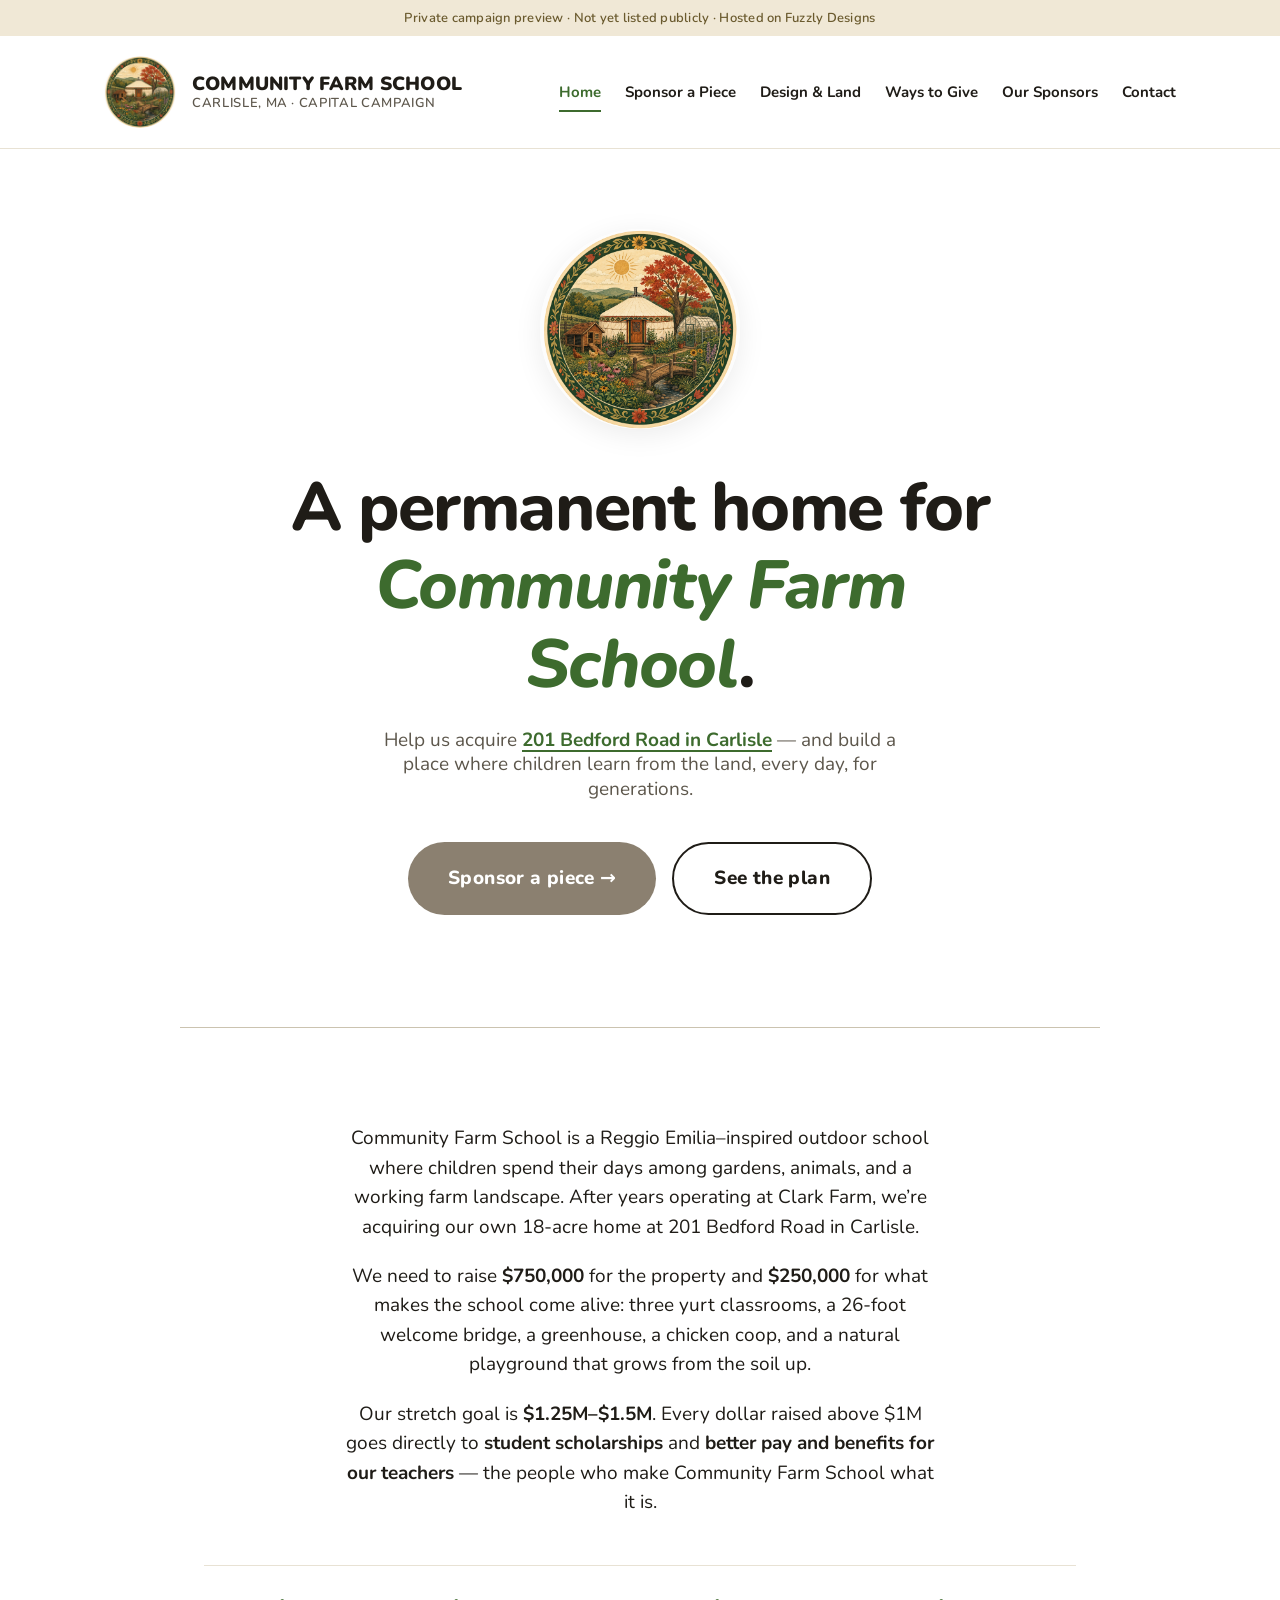
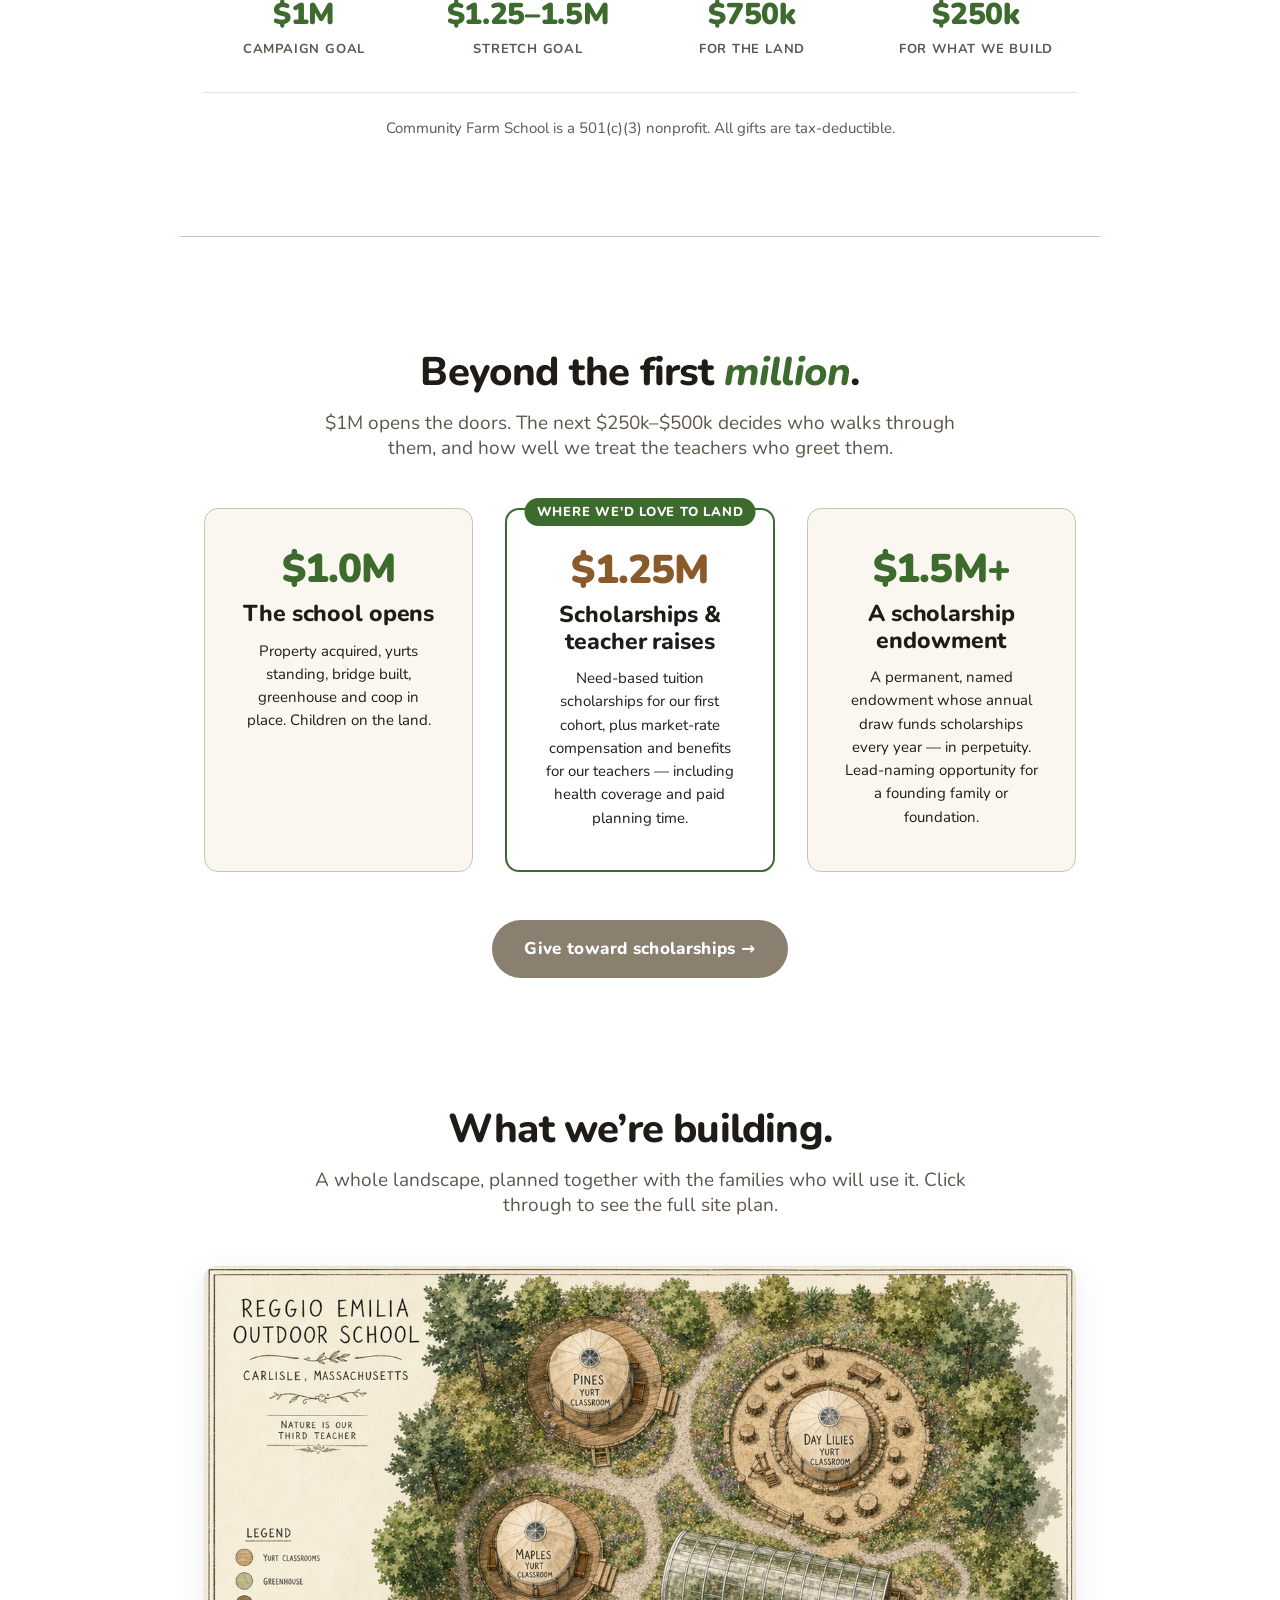
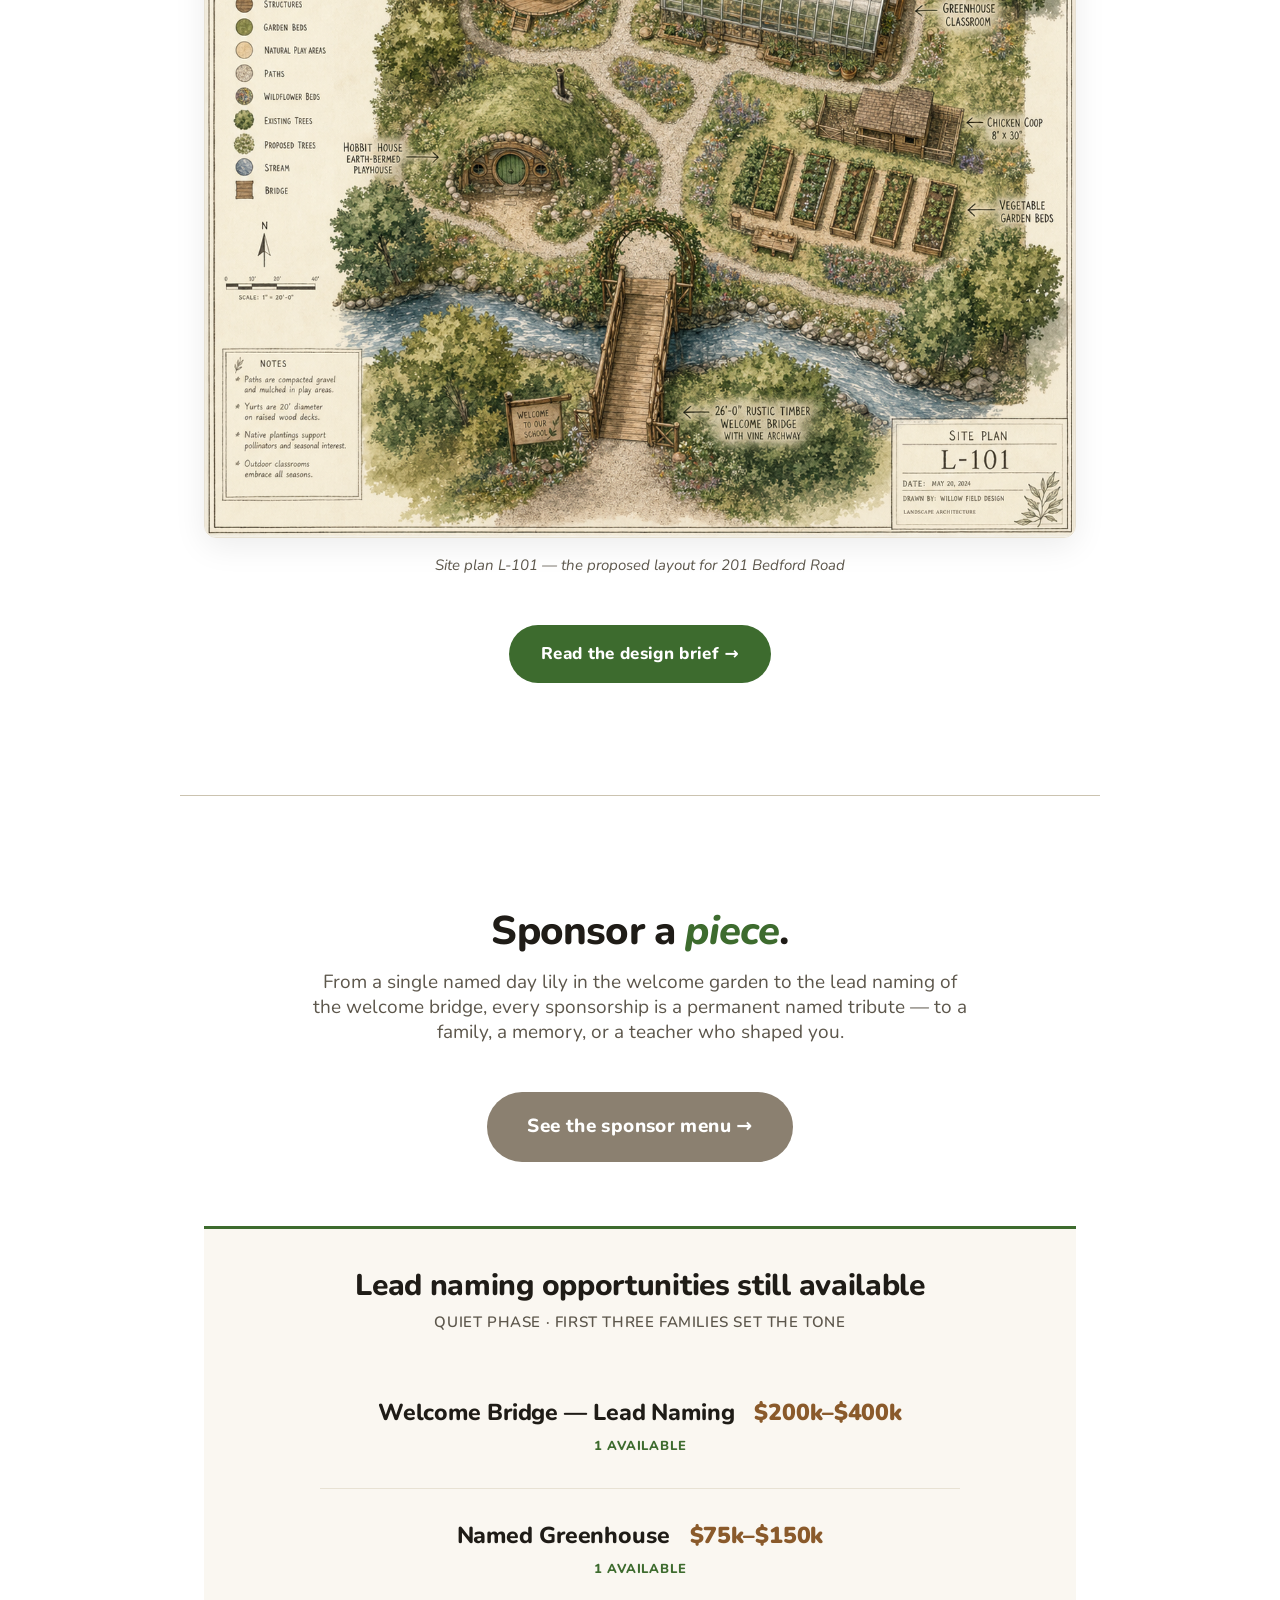
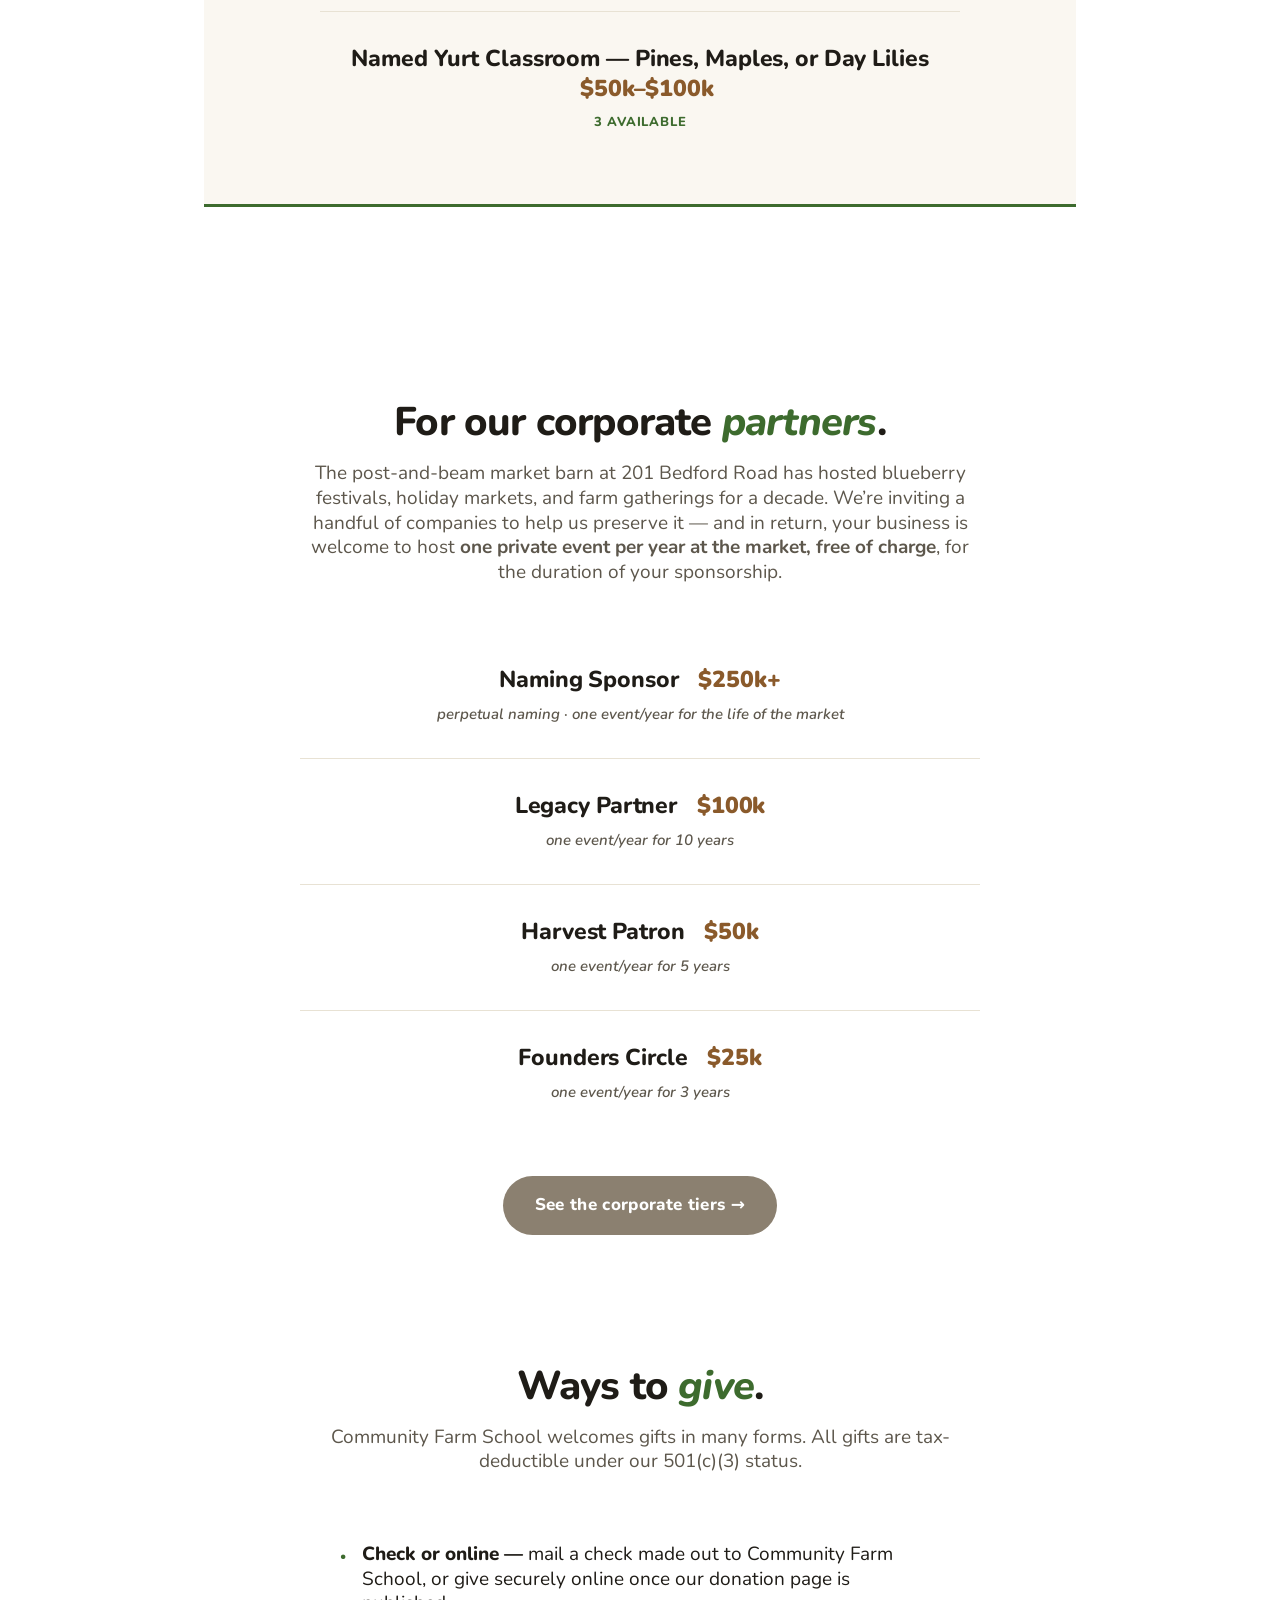
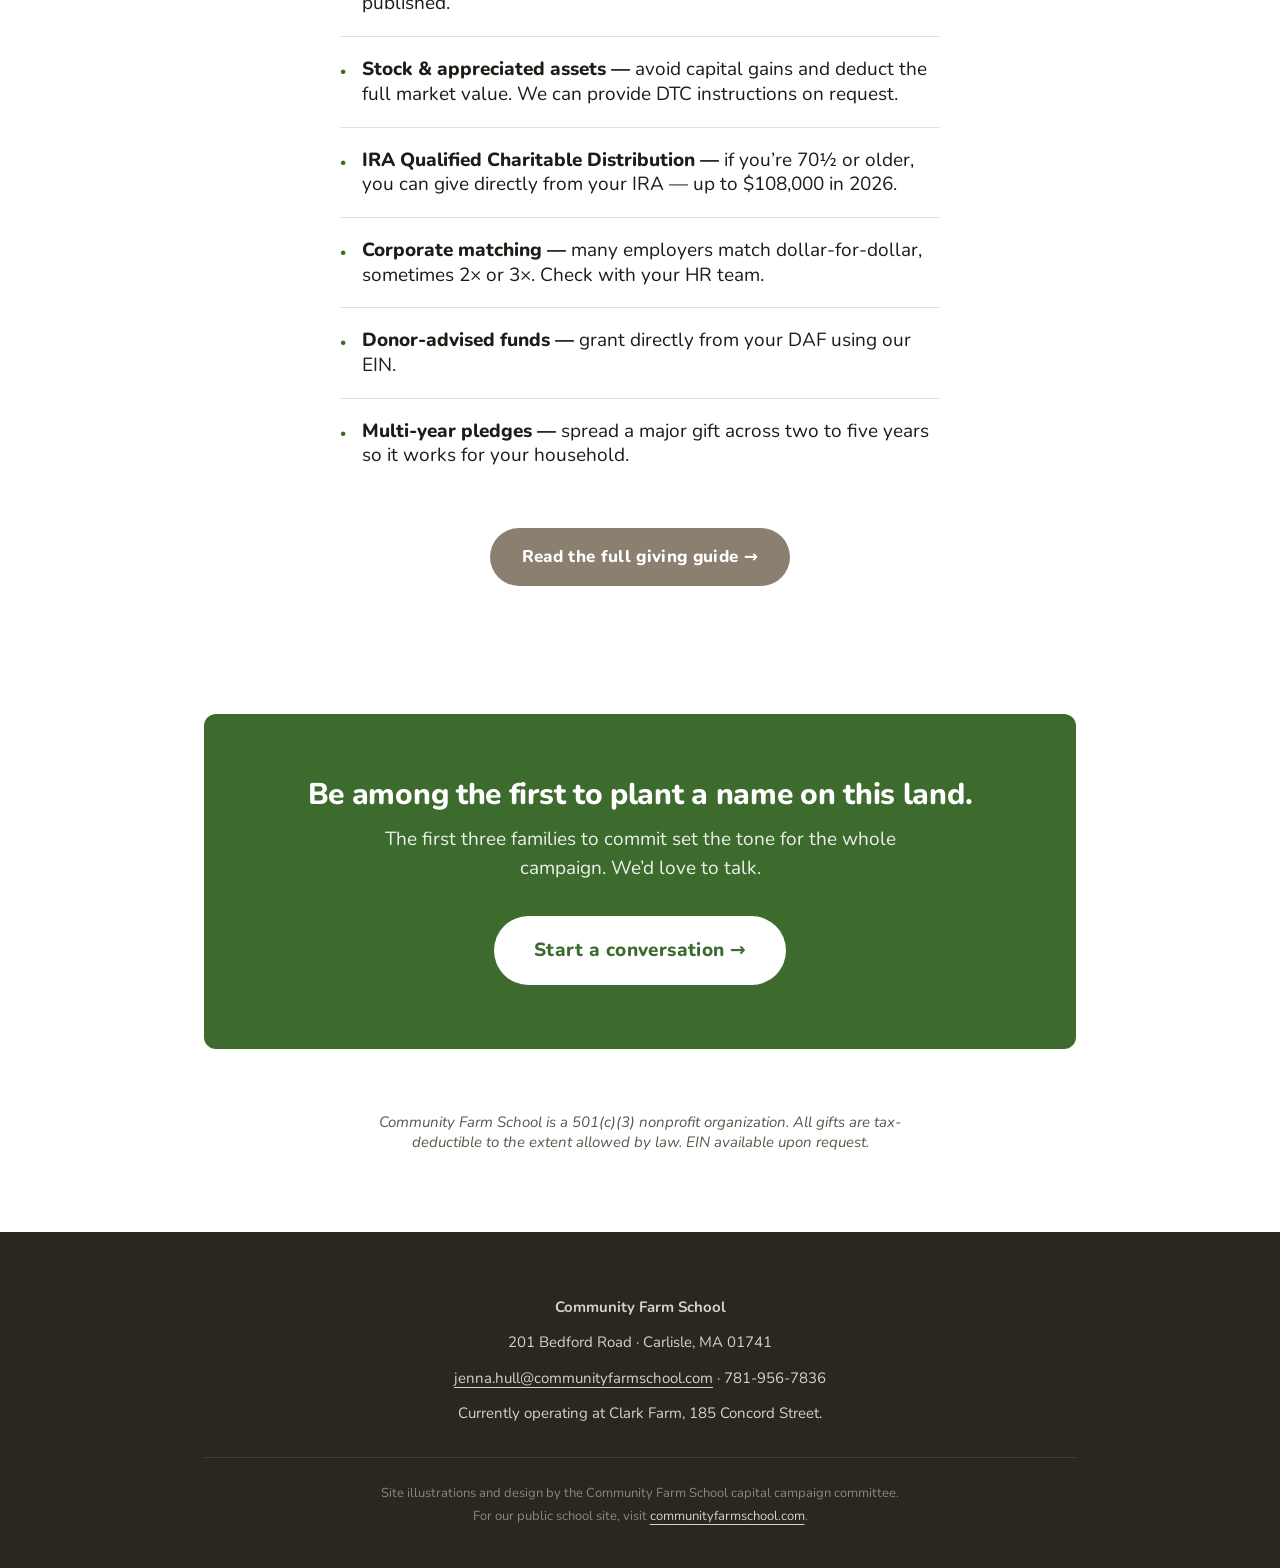
==== index.html @ 4b004759 "Initial deploy of Community Farm School campaign site" ====
<!doctype html>
<html lang="en">
<head>
  <meta charset="UTF-8" />
  <meta name="viewport" content="width=device-width, initial-scale=1.0" />
  <meta name="robots" content="noindex, nofollow" />
  <title>Community Farm School — Carlisle, MA</title>
  <meta name="description" content="Community Farm School is fundraising to acquire 201 Bedford Road in Carlisle, MA, and to build three yurt classrooms, a welcome bridge, a greenhouse, a chicken coop, and a natural playground." />

  <link rel="preconnect" href="https://fonts.googleapis.com" />
  <link rel="preconnect" href="https://fonts.gstatic.com" crossorigin />
  <link href="https://fonts.googleapis.com/css2?family=Nunito:ital,wght@0,400;0,600;0,700;0,800;0,900;1,400;1,700&display=swap" rel="stylesheet" />

  <link rel="stylesheet" href="css/style.css" />
  <link rel="icon" href="images/logo-badge.png" />
</head>
<body>
  <div class="private-banner">
    Private campaign preview · Not yet listed publicly · Hosted on Fuzzly Designs
  </div>

  <header class="header">
    <div class="container container--wide">
      <div class="header__inner">
        <a class="brand" href="index.html">
          <span class="brand__badge"><img src="images/logo-badge.png" alt="" /></span>
          <span class="brand__text">
            <span class="brand__name">Community Farm School</span>
            <span class="brand__sub">Carlisle, MA · Capital Campaign</span>
          </span>
        </a>
        <nav class="nav" aria-label="Primary">
          <button class="nav__toggle" id="navToggle" aria-label="Open menu" aria-expanded="false">
            <svg viewBox="0 0 24 24" fill="none" stroke-width="2" stroke-linecap="round"><path d="M4 6h16M4 12h16M4 18h16" /></svg>
          </button>
          <ul class="nav__list" id="navList">
            <li><a class="nav__link is-active" href="index.html">Home</a></li>
            <li><a class="nav__link" href="sponsor.html">Sponsor a Piece</a></li>
            <li><a class="nav__link" href="design.html">Design &amp; Land</a></li>
            <li><a class="nav__link" href="give.html">Ways to Give</a></li>
            <li><a class="nav__link" href="sponsors.html">Our Sponsors</a></li>
            <li><a class="nav__link" href="contact.html">Contact</a></li>
          </ul>
        </nav>
      </div>
    </div>
  </header>

  <main>
    <section class="page-hero">
      <div class="container">
        <img class="page-hero__badge" src="images/logo-badge.png" alt="Community Farm School emblem — a yurt with a chicken coop, greenhouse, maple, and welcome bridge inside a wreath of leaves and flowers" />
        <h1 class="page-hero__title">
          A permanent home for <em>Community Farm School</em>.
        </h1>
        <p class="page-hero__subtitle">
          Help us acquire <a href="design.html">201 Bedford Road in Carlisle</a> — and build a place where children learn from the land, every day, for generations.
        </p>
        <div class="page-hero__cta-row">
          <a class="btn btn--primary btn--lg" href="sponsor.html">Sponsor a piece &rarr;</a>
          <a class="btn btn--outline btn--lg" href="design.html">See the plan</a>
        </div>
      </div>
    </section>

    <hr class="container" style="border-color: var(--color-rule);" />

    <section class="section section--tight">
      <div class="container">
        <div class="intro-block">
          <p>
            Community Farm School is a Reggio Emilia&ndash;inspired outdoor school where children spend their days among gardens, animals, and a working farm landscape. After years operating at Clark Farm, we&rsquo;re acquiring our own 18-acre home at 201 Bedford Road in Carlisle.
          </p>
          <p>
            We need to raise <strong>$750,000</strong> for the property and <strong>$250,000</strong> for what makes the school come alive: three yurt classrooms, a 26-foot welcome bridge, a greenhouse, a chicken coop, and a natural playground that grows from the soil up.
          </p>
          <p>
            Our stretch goal is <strong>$1.25M&ndash;$1.5M</strong>. Every dollar raised above $1M goes directly to <strong>student scholarships</strong> and <strong>better pay and benefits for our teachers</strong> &mdash; the people who make Community Farm School what it is.
          </p>
        </div>

        <div class="stats">
          <div class="stat"><div class="stat__num">$1M</div><div class="stat__label">Campaign goal</div></div>
          <div class="stat"><div class="stat__num">$1.25&ndash;1.5M</div><div class="stat__label">Stretch goal</div></div>
          <div class="stat"><div class="stat__num">$750k</div><div class="stat__label">For the land</div></div>
          <div class="stat"><div class="stat__num">$250k</div><div class="stat__label">For what we build</div></div>
        </div>
        <p class="center" style="margin-top: var(--space-6); font-size: var(--text-sm); color: var(--color-text-muted);">
          Community Farm School is a 501(c)(3) nonprofit. All gifts are tax-deductible.
        </p>
      </div>
    </section>

    <hr class="container" style="border-color: var(--color-rule);" />

    <!-- ===================== Beyond $1M ===================== -->
    <section class="section">
      <div class="container">
        <h2 class="section-title">Beyond the first <em>million</em>.</h2>
        <p class="section-lead">
          $1M opens the doors. The next $250k&ndash;$500k decides who walks through them, and how well we treat the teachers who greet them.
        </p>
        <div class="stretch-grid">
          <div class="stretch-card">
            <div class="stretch-card__num">$1.0M</div>
            <h3 class="stretch-card__title">The school opens</h3>
            <p>Property acquired, yurts standing, bridge built, greenhouse and coop in place. Children on the land.</p>
          </div>
          <div class="stretch-card stretch-card--featured">
            <div class="stretch-card__num">$1.25M</div>
            <h3 class="stretch-card__title">Scholarships &amp; teacher raises</h3>
            <p>Need-based tuition scholarships for our first cohort, plus market-rate compensation and benefits for our teachers &mdash; including health coverage and paid planning time.</p>
          </div>
          <div class="stretch-card">
            <div class="stretch-card__num">$1.5M+</div>
            <h3 class="stretch-card__title">A scholarship endowment</h3>
            <p>A permanent, named endowment whose annual draw funds scholarships every year &mdash; in perpetuity. Lead-naming opportunity for a founding family or foundation.</p>
          </div>
        </div>
        <p class="center" style="margin-top: var(--space-12);">
          <a class="btn btn--primary" href="give.html#scholarship">Give toward scholarships &rarr;</a>
        </p>
      </div>
    </section>

    <section class="section">
      <div class="container">
        <h2 class="section-title">What we&rsquo;re building.</h2>
        <p class="section-lead">
          A whole landscape, planned together with the families who will use it. Click through to see the full site plan.
        </p>

        <figure class="figure">
          <a href="design.html"><img src="images/site-plan.png" alt="Architectural site plan showing three named yurts (Pines, Maples, Day Lilies), a long arched glass greenhouse, an 8 by 30 chicken coop, a hobbit house playhouse, raised vegetable garden beds, a 26-foot welcome bridge, and curving paths through wildflower beds at 201 Bedford Road, Carlisle MA." /></a>
          <figcaption>Site plan L-101 &mdash; the proposed layout for 201 Bedford Road</figcaption>
        </figure>

        <p class="center" style="margin-top: var(--space-6);">
          <a class="btn btn--green" href="design.html">Read the design brief &rarr;</a>
        </p>
      </div>
    </section>

    <hr class="container" style="border-color: var(--color-rule);" />

    <section class="section">
      <div class="container">
        <h2 class="section-title">Sponsor a <em>piece</em>.</h2>
        <p class="section-lead">
          From a single named day lily in the welcome garden to the lead naming of the welcome bridge, every sponsorship is a permanent named tribute &mdash; to a family, a memory, or a teacher who shaped you.
        </p>
        <p class="center">
          <a class="btn btn--primary btn--lg" href="sponsor.html">See the sponsor menu &rarr;</a>
        </p>

        <div class="waiting-list" style="margin-top: var(--space-16);">
          <div class="waiting-list__head">
            <h2>Lead naming opportunities still available</h2>
            <p>Quiet phase &middot; first three families set the tone</p>
          </div>
          <ul class="menu-tier__items" style="max-width: 640px; margin-inline: auto;">
            <li class="menu-row">
              <h3 class="menu-row__title">Welcome Bridge &mdash; Lead Naming &nbsp;<span class="menu-row__price">$200k&ndash;$400k</span></h3>
              <span class="menu-row__status menu-row__status--available">1 available</span>
            </li>
            <li class="menu-row">
              <h3 class="menu-row__title">Named Greenhouse &nbsp;<span class="menu-row__price">$75k&ndash;$150k</span></h3>
              <span class="menu-row__status menu-row__status--available">1 available</span>
            </li>
            <li class="menu-row">
              <h3 class="menu-row__title">Named Yurt Classroom &mdash; Pines, Maples, or Day Lilies &nbsp;<span class="menu-row__price">$50k&ndash;$100k</span></h3>
              <span class="menu-row__status menu-row__status--available">3 available</span>
            </li>
          </ul>
        </div>
      </div>
    </section>

    <section class="section">
      <div class="container">
        <h2 class="section-title">For our corporate <em>partners</em>.</h2>
        <p class="section-lead">
          The post-and-beam market barn at 201 Bedford Road has hosted blueberry festivals, holiday markets, and farm gatherings for a decade. We&rsquo;re inviting a handful of companies to help us preserve it &mdash; and in return, your business is welcome to host <strong>one private event per year at the market, free of charge</strong>, for the duration of your sponsorship.
        </p>
        <ul class="menu-tier__items" style="max-width: 680px; margin-inline: auto;">
          <li class="menu-row">
            <h3 class="menu-row__title">Naming Sponsor &nbsp;<span class="menu-row__price">$250k+</span></h3>
            <span class="menu-row__status">perpetual naming &middot; one event/year for the life of the market</span>
          </li>
          <li class="menu-row">
            <h3 class="menu-row__title">Legacy Partner &nbsp;<span class="menu-row__price">$100k</span></h3>
            <span class="menu-row__status">one event/year for 10 years</span>
          </li>
          <li class="menu-row">
            <h3 class="menu-row__title">Harvest Patron &nbsp;<span class="menu-row__price">$50k</span></h3>
            <span class="menu-row__status">one event/year for 5 years</span>
          </li>
          <li class="menu-row">
            <h3 class="menu-row__title">Founders Circle &nbsp;<span class="menu-row__price">$25k</span></h3>
            <span class="menu-row__status">one event/year for 3 years</span>
          </li>
        </ul>
        <p class="center" style="margin-top: var(--space-10);">
          <a class="btn btn--primary" href="sponsor.html#corporate">See the corporate tiers &rarr;</a>
        </p>
      </div>
    </section>

    <section class="section">
      <div class="container">
        <h2 class="section-title">Ways to <em>give</em>.</h2>
        <p class="section-lead">
          Community Farm School welcomes gifts in many forms. All gifts are tax-deductible under our 501(c)(3) status.
        </p>
        <ul class="give-list">
          <li><span class="bullet">&middot;</span><div><strong>Check or online &mdash;</strong> mail a check made out to Community Farm School, or give securely online once our donation page is published.</div></li>
          <li><span class="bullet">&middot;</span><div><strong>Stock &amp; appreciated assets &mdash;</strong> avoid capital gains and deduct the full market value. We can provide DTC instructions on request.</div></li>
          <li><span class="bullet">&middot;</span><div><strong>IRA Qualified Charitable Distribution &mdash;</strong> if you&rsquo;re 70&frac12; or older, you can give directly from your IRA &mdash; up to $108,000 in 2026.</div></li>
          <li><span class="bullet">&middot;</span><div><strong>Corporate matching &mdash;</strong> many employers match dollar-for-dollar, sometimes 2&times; or 3&times;. Check with your HR team.</div></li>
          <li><span class="bullet">&middot;</span><div><strong>Donor-advised funds &mdash;</strong> grant directly from your DAF using our EIN.</div></li>
          <li><span class="bullet">&middot;</span><div><strong>Multi-year pledges &mdash;</strong> spread a major gift across two to five years so it works for your household.</div></li>
        </ul>
        <p class="center" style="margin-top: var(--space-10);">
          <a class="btn btn--primary" href="give.html">Read the full giving guide &rarr;</a>
        </p>
      </div>
    </section>

    <div class="container">
      <section class="cta-band">
        <h2>Be among the first to plant a name on this land.</h2>
        <p>The first three families to commit set the tone for the whole campaign. We&rsquo;d love to talk.</p>
        <a class="btn btn--lg" href="contact.html">Start a conversation &rarr;</a>
      </section>
    </div>

    <p class="disclaimer">
      Community Farm School is a 501(c)(3) nonprofit organization. All gifts are tax-deductible to the extent allowed by law. EIN available upon request.
    </p>
  </main>

  <footer class="footer">
    <div class="container">
      <p><strong>Community Farm School</strong></p>
      <p>201 Bedford Road · Carlisle, MA 01741</p>
      <p><a href="mailto:jenna.hull@communityfarmschool.com">jenna.hull@communityfarmschool.com</a> &middot; 781-956-7836</p>
      <p>Currently operating at Clark Farm, 185 Concord Street.</p>
      <div class="footer__credits">
        Site illustrations and design by the Community Farm School capital campaign committee.<br />
        For our public school site, visit <a href="https://communityfarmschool.com">communityfarmschool.com</a>.
      </div>
    </div>
  </footer>

  <script src="js/app.js"></script>
</body>
</html>
---- css/style.css ----
/* ============================================================
   Community Farm School — Capital Campaign Site
   Restyled to echo Castle Playground Carlisle:
   - White page, narrow centered column, generous whitespace
   - Rounded bold sans-serif (Nunito) for everything
   - Earth-tone CTA buttons, dark charcoal footer
   - No card grids in sponsor menu — vertical H2 list with $ price
   ============================================================ */

:root {
  /* Earth palette derived from CFS tree mark + warm neutrals */
  --color-bg: #ffffff;
  --color-surface: #faf7f1;
  --color-text: #1f1c17;
  --color-text-muted: #5d574c;
  --color-divider: #e8e2d4;
  --color-rule: #cbc3b0;

  --color-primary: #3d6b2e;     /* forest green */
  --color-primary-dark: #2d5121;
  --color-accent: #8a5a2b;      /* warm trunk brown */
  --color-cta: #8b8070;         /* Castle-style muted earth-tone CTA */
  --color-cta-dark: #6f6557;
  --color-gold: #c89c4f;

  --color-footer-bg: #2a2620;
  --color-footer-text: #d8d2c2;
  --color-footer-muted: #8d877a;

  /* Type scale */
  --text-xs: 0.8125rem;
  --text-sm: 0.9375rem;
  --text-base: 1.0625rem;
  --text-md: 1.1875rem;
  --text-lg: 1.4375rem;
  --text-xl: 1.875rem;
  --text-2xl: 2.5rem;
  --text-3xl: 3.25rem;
  --text-4xl: 4.25rem;

  --leading-tight: 1.15;
  --leading-snug: 1.3;
  --leading-normal: 1.55;
  --leading-loose: 1.75;

  /* Space scale */
  --space-1: 4px;
  --space-2: 8px;
  --space-3: 12px;
  --space-4: 16px;
  --space-5: 20px;
  --space-6: 24px;
  --space-8: 32px;
  --space-10: 40px;
  --space-12: 48px;
  --space-14: 56px;
  --space-16: 64px;
  --space-20: 80px;
  --space-24: 96px;
  --space-32: 128px;

  --max-w: 920px;       /* narrow centered column, like Castle */
  --max-w-wide: 1120px;
  --radius: 6px;
  --radius-lg: 12px;
}

/* ----------------------------- Reset ----------------------------- */
*, *::before, *::after { box-sizing: border-box; }
html { scroll-behavior: smooth; -webkit-text-size-adjust: 100%; }
body {
  margin: 0;
  font-family: "Nunito", "Nunito Sans", -apple-system, BlinkMacSystemFont, "Segoe UI", system-ui, sans-serif;
  font-size: var(--text-base);
  line-height: var(--leading-normal);
  color: var(--color-text);
  background: var(--color-bg);
  -webkit-font-smoothing: antialiased;
  -moz-osx-font-smoothing: grayscale;
}
img { max-width: 100%; display: block; height: auto; }
a { color: var(--color-primary); text-decoration: none; }
a:hover { text-decoration: underline; text-decoration-thickness: 2px; text-underline-offset: 3px; }
button { font: inherit; cursor: pointer; border: none; background: none; color: inherit; }
h1, h2, h3, h4, h5 { margin: 0; font-weight: 800; line-height: var(--leading-tight); letter-spacing: -0.01em; }
p { margin: 0; }
hr {
  border: none;
  border-top: 1px solid var(--color-divider);
  margin: var(--space-12) 0;
}

.container {
  width: 100%;
  max-width: var(--max-w);
  margin-inline: auto;
  padding-inline: var(--space-6);
}
.container--wide { max-width: var(--max-w-wide); }

/* ----------------------------- Banner ----------------------------- */
.private-banner {
  background: #f0e8d6;
  color: #6a5a2e;
  text-align: center;
  font-size: var(--text-xs);
  padding: var(--space-2) var(--space-6);
  letter-spacing: 0.02em;
  font-weight: 600;
}

/* ----------------------------- Header / Nav ----------------------------- */
.header {
  background: var(--color-bg);
  border-bottom: 1px solid var(--color-divider);
  position: sticky;
  top: 0;
  z-index: 50;
}
.header__inner {
  display: flex;
  align-items: center;
  justify-content: space-between;
  gap: var(--space-6);
  padding: var(--space-5) 0;
}
.brand {
  display: flex;
  align-items: center;
  gap: var(--space-4);
  text-decoration: none;
  color: var(--color-text);
  flex-shrink: 0;
}
.brand:hover { text-decoration: none; }
.brand__badge {
  width: 72px;
  height: 72px;
  flex-shrink: 0;
}
.brand__badge img { width: 100%; height: 100%; border-radius: 50%; }
.brand__text {
  display: flex;
  flex-direction: column;
  line-height: 1.1;
}
.brand__name {
  font-size: var(--text-md);
  font-weight: 900;
  letter-spacing: 0.01em;
  color: var(--color-text);
  text-transform: uppercase;
}
.brand__sub {
  font-size: var(--text-xs);
  font-weight: 600;
  color: var(--color-text-muted);
  letter-spacing: 0.05em;
  text-transform: uppercase;
  margin-top: 2px;
}

.nav {
  display: flex;
  align-items: center;
  gap: var(--space-6);
  flex-wrap: nowrap;
}
.nav__list {
  display: flex;
  align-items: center;
  gap: var(--space-6);
  list-style: none;
  margin: 0;
  padding: 0;
  flex-wrap: nowrap;
}
.nav__link {
  font-size: var(--text-sm);
  font-weight: 700;
  color: var(--color-text);
  white-space: nowrap;
  padding: var(--space-2) 0;
  border-bottom: 2px solid transparent;
  transition: border-color 0.15s ease;
}
.nav__link:hover { text-decoration: none; border-bottom-color: var(--color-primary); }
.nav__link.is-active { border-bottom-color: var(--color-primary); color: var(--color-primary); }

.nav__toggle {
  display: none;
  width: 44px;
  height: 44px;
  border-radius: var(--radius);
  align-items: center;
  justify-content: center;
}
.nav__toggle svg { width: 26px; height: 26px; stroke: currentColor; }

@media (max-width: 900px) {
  .nav__list {
    display: none;
    position: absolute;
    top: 100%;
    left: 0;
    right: 0;
    background: var(--color-bg);
    flex-direction: column;
    align-items: stretch;
    gap: 0;
    padding: var(--space-4) 0;
    border-bottom: 1px solid var(--color-divider);
    box-shadow: 0 8px 24px rgba(0,0,0,0.06);
  }
  .nav__list.is-open { display: flex; }
  .nav__list li { padding: 0 var(--space-6); }
  .nav__link {
    display: block;
    padding: var(--space-3) 0;
    border-bottom: 1px solid var(--color-divider);
    font-size: var(--text-base);
  }
  .nav__list li:last-child .nav__link { border-bottom: none; }
  .nav__toggle { display: flex; }
  .header { position: relative; }
  .brand__badge { width: 56px; height: 56px; }
  .brand__name { font-size: var(--text-base); }
}

/* ----------------------------- Buttons ----------------------------- */
.btn {
  display: inline-flex;
  align-items: center;
  justify-content: center;
  gap: var(--space-2);
  padding: var(--space-4) var(--space-8);
  border-radius: 999px;
  font-weight: 800;
  font-size: var(--text-base);
  letter-spacing: 0.02em;
  text-decoration: none;
  transition: background-color 0.15s ease, transform 0.05s ease;
  white-space: nowrap;
}
.btn--primary {
  background: var(--color-cta);
  color: #fff;
}
.btn--primary:hover {
  background: var(--color-cta-dark);
  text-decoration: none;
  color: #fff;
}
.btn--green {
  background: var(--color-primary);
  color: #fff;
}
.btn--green:hover {
  background: var(--color-primary-dark);
  text-decoration: none;
  color: #fff;
}
.btn--outline {
  background: transparent;
  color: var(--color-text);
  border: 2px solid var(--color-text);
}
.btn--outline:hover { background: var(--color-text); color: #fff; text-decoration: none; }
.btn--lg { padding: var(--space-5) var(--space-10); font-size: var(--text-md); }

/* ----------------------------- Page hero ----------------------------- */
.page-hero {
  padding: var(--space-20) 0 var(--space-16);
  text-align: center;
}
.page-hero__badge {
  width: 200px;
  height: 200px;
  margin: 0 auto var(--space-10);
  border-radius: 50%;
  display: block;
  box-shadow: 0 6px 28px rgba(0,0,0,0.08);
}
.page-hero__title {
  font-size: var(--text-4xl);
  letter-spacing: -0.02em;
  max-width: 18ch;
  margin-inline: auto;
}
.page-hero__title em {
  font-style: italic;
  color: var(--color-primary);
}
.page-hero__title u {
  text-decoration: underline;
  text-decoration-thickness: 4px;
  text-underline-offset: 6px;
  text-decoration-color: var(--color-primary);
}
.page-hero__subtitle {
  font-size: var(--text-md);
  color: var(--color-text-muted);
  margin-top: var(--space-6);
  max-width: 50ch;
  margin-inline: auto;
  line-height: var(--leading-snug);
}
.page-hero__subtitle a {
  color: var(--color-primary);
  text-decoration: underline;
  text-decoration-thickness: 2px;
  text-underline-offset: 4px;
  font-weight: 700;
}
.page-hero__cta-row {
  margin-top: var(--space-10);
  display: flex;
  justify-content: center;
  gap: var(--space-4);
  flex-wrap: wrap;
}

@media (max-width: 720px) {
  .page-hero { padding: var(--space-14) 0 var(--space-12); }
  .page-hero__title { font-size: var(--text-2xl); }
  .page-hero__badge { width: 150px; height: 150px; margin-bottom: var(--space-6); }
  .page-hero__subtitle { font-size: var(--text-base); }
}

/* ----------------------------- Generic blocks ----------------------------- */
.section {
  padding: var(--space-16) 0;
}
.section--tight { padding: var(--space-12) 0; }
.section-title {
  font-size: var(--text-2xl);
  text-align: center;
  letter-spacing: -0.02em;
  margin-bottom: var(--space-4);
}
.section-title em {
  font-style: italic;
  color: var(--color-primary);
}
.section-lead {
  font-size: var(--text-md);
  color: var(--color-text-muted);
  text-align: center;
  max-width: 60ch;
  margin: 0 auto var(--space-12);
  line-height: var(--leading-snug);
}
.prose { max-width: 65ch; margin-inline: auto; }
.prose p { margin-bottom: var(--space-5); font-size: var(--text-md); line-height: var(--leading-normal); }
.prose p:last-child { margin-bottom: 0; }
.prose strong { font-weight: 800; }
.center { text-align: center; }

/* ----------------------------- Mission / intro ----------------------------- */
.intro-block {
  text-align: center;
  max-width: 60ch;
  margin-inline: auto;
}
.intro-block p {
  font-size: var(--text-md);
  line-height: var(--leading-normal);
  margin-bottom: var(--space-5);
}
.intro-block p:last-child { margin-bottom: 0; }

/* ----------------------------- Stats row ----------------------------- */
.stats {
  display: grid;
  grid-template-columns: repeat(4, 1fr);
  gap: var(--space-6);
  margin-top: var(--space-12);
  padding: var(--space-8) 0;
  border-top: 1px solid var(--color-divider);
  border-bottom: 1px solid var(--color-divider);
  text-align: center;
}
.stat__num {
  font-size: clamp(1.25rem, 2.4vw, 1.875rem);
  font-weight: 900;
  color: var(--color-primary);
  letter-spacing: -0.01em;
  line-height: 1.1;
}
.stat__label {
  font-size: var(--text-xs);
  color: var(--color-text-muted);
  text-transform: uppercase;
  letter-spacing: 0.06em;
  font-weight: 700;
  margin-top: var(--space-2);
}
@media (max-width: 720px) {
  .stats { grid-template-columns: repeat(2, 1fr); gap: var(--space-4); }
}

/* ----------------------------- Stretch goal cards ----------------------------- */
.stretch-grid {
  display: grid;
  grid-template-columns: repeat(3, 1fr);
  gap: var(--space-8);
  margin-top: var(--space-12);
}
.stretch-card {
  background: var(--color-surface);
  border: 1px solid var(--color-rule);
  border-radius: 14px;
  padding: var(--space-10) var(--space-8);
  text-align: center;
  display: flex;
  flex-direction: column;
  gap: var(--space-3);
}
.stretch-card--featured {
  background: #fff;
  border-color: var(--color-primary);
  border-width: 2px;
  position: relative;
}
.stretch-card--featured::before {
  content: "Where we'd love to land";
  position: absolute;
  top: -12px;
  left: 50%;
  transform: translateX(-50%);
  background: var(--color-primary);
  color: #fff;
  font-size: var(--text-xs);
  font-weight: 800;
  text-transform: uppercase;
  letter-spacing: 0.06em;
  padding: 4px 12px;
  border-radius: 999px;
  white-space: nowrap;
}
.stretch-card__num {
  font-size: var(--text-2xl);
  font-weight: 900;
  color: var(--color-primary);
  letter-spacing: -0.02em;
  line-height: 1;
}
.stretch-card--featured .stretch-card__num {
  color: var(--color-accent);
}
.stretch-card__title {
  font-size: var(--text-lg);
  font-weight: 800;
  margin: 0;
  letter-spacing: -0.005em;
}
.stretch-card p {
  font-size: var(--text-sm);
  color: var(--color-text);
  line-height: var(--leading-relaxed);
  margin: 0;
}
@media (max-width: 820px) {
  .stretch-grid { grid-template-columns: 1fr; gap: var(--space-10); }
  .stretch-card--featured::before { font-size: 10px; }
}

/* ----------------------------- Sponsor menu (Castle-style H2 list) ----------------------------- */
.menu-tier {
  margin: var(--space-16) 0;
}
.menu-tier__head {
  text-align: center;
  margin-bottom: var(--space-10);
  padding-bottom: var(--space-6);
  border-bottom: 1px solid var(--color-rule);
}
.menu-tier__name {
  font-size: var(--text-xl);
  letter-spacing: -0.01em;
}
.menu-tier__range {
  display: block;
  margin-top: var(--space-2);
  font-size: var(--text-sm);
  color: var(--color-text-muted);
  font-weight: 700;
  letter-spacing: 0.04em;
  text-transform: uppercase;
}
.menu-tier__items {
  list-style: none;
  margin: 0;
  padding: 0;
}
.menu-row {
  padding: var(--space-8) 0;
  border-bottom: 1px solid var(--color-divider);
}
.menu-row:last-child { border-bottom: none; }
.menu-row__title {
  font-size: var(--text-lg);
  font-weight: 800;
  text-align: center;
  line-height: var(--leading-snug);
  margin-bottom: var(--space-2);
  letter-spacing: -0.005em;
}
.menu-row__price {
  color: var(--color-accent);
  font-weight: 900;
  margin-left: var(--space-2);
}
.menu-row__status {
  display: block;
  text-align: center;
  font-size: var(--text-sm);
  color: var(--color-text-muted);
  font-style: italic;
  font-weight: 600;
}
.menu-tier--corporate {
  background: var(--color-surface);
  border: 1px solid var(--color-rule);
  border-radius: 14px;
  padding: var(--space-12) var(--space-10);
  margin: var(--space-20) 0;
}
.menu-tier--corporate .menu-tier__head {
  border-bottom-color: var(--color-primary);
}
.menu-tier--corporate .menu-tier__name em {
  font-style: italic;
  color: var(--color-primary);
  font-weight: 700;
}
.menu-tier__lede {
  max-width: 62ch;
  margin: 0 auto var(--space-10);
  text-align: center;
  color: var(--color-text);
  line-height: var(--leading-relaxed);
}
.menu-tier__fineprint {
  max-width: 62ch;
  margin: var(--space-10) auto 0;
  text-align: center;
  font-size: var(--text-sm);
  color: var(--color-text-muted);
  font-style: italic;
  line-height: var(--leading-relaxed);
}
.menu-row__status--available {
  color: var(--color-primary);
  font-style: normal;
  font-weight: 800;
  text-transform: uppercase;
  letter-spacing: 0.06em;
  font-size: var(--text-xs);
}

.menu-row--featured {
  background: var(--color-surface);
  border: 1px solid var(--color-divider);
  border-radius: var(--radius-lg);
  padding: var(--space-8) var(--space-6);
  margin-bottom: var(--space-4);
}
.menu-row--featured .menu-row__title {
  font-size: var(--text-xl);
}

/* "Still waiting for sponsorship" highlight strip */
.waiting-list {
  border-top: 3px solid var(--color-primary);
  border-bottom: 3px solid var(--color-primary);
  padding: var(--space-10) 0;
  margin: var(--space-16) 0;
  background: var(--color-surface);
}
.waiting-list__head {
  text-align: center;
  margin-bottom: var(--space-8);
}
.waiting-list__head h2 {
  font-size: var(--text-xl);
  letter-spacing: -0.01em;
}
.waiting-list__head p {
  margin-top: var(--space-2);
  color: var(--color-text-muted);
  font-size: var(--text-sm);
  font-weight: 600;
  letter-spacing: 0.04em;
  text-transform: uppercase;
}

/* ----------------------------- Ways to give list ----------------------------- */
.give-list { list-style: none; padding: 0; margin: 0; max-width: 60ch; margin-inline: auto; }
.give-list li {
  display: flex;
  align-items: flex-start;
  gap: var(--space-4);
  padding: var(--space-5) 0;
  border-bottom: 1px solid var(--color-divider);
  font-size: var(--text-md);
  line-height: var(--leading-snug);
}
.give-list li:last-child { border-bottom: none; }
.give-list strong { font-weight: 800; }
.give-list .bullet {
  color: var(--color-primary);
  font-weight: 900;
  font-size: var(--text-lg);
  line-height: 1;
  margin-top: 2px;
}

/* ----------------------------- Sponsors recognition tiers ----------------------------- */
.tier-block {
  text-align: center;
  padding: var(--space-12) 0;
  border-bottom: 1px solid var(--color-divider);
}
.tier-block:last-child { border-bottom: none; }
.tier-block__name {
  font-size: var(--text-xl);
  letter-spacing: 0.04em;
  text-transform: uppercase;
}
.tier-block__range {
  margin-top: var(--space-2);
  color: var(--color-text-muted);
  font-size: var(--text-sm);
  font-weight: 700;
  letter-spacing: 0.04em;
  text-transform: uppercase;
}
.tier-block__list {
  margin-top: var(--space-6);
  font-size: var(--text-md);
  color: var(--color-text);
  line-height: var(--leading-loose);
}
.tier-block__list em {
  font-style: italic;
  color: var(--color-text-muted);
}

/* ----------------------------- Site plan figure ----------------------------- */
.figure {
  margin: var(--space-12) 0;
  text-align: center;
}
.figure img {
  width: 100%;
  border-radius: var(--radius-lg);
  box-shadow: 0 8px 32px rgba(0,0,0,0.08);
  border: 1px solid var(--color-divider);
}
.figure figcaption {
  margin-top: var(--space-4);
  font-size: var(--text-sm);
  color: var(--color-text-muted);
  font-style: italic;
}

/* ----------------------------- Bridge breakdown table ----------------------------- */
.breakdown {
  margin: var(--space-12) auto;
  max-width: 720px;
  width: 100%;
  border-collapse: collapse;
  font-size: var(--text-base);
}
.breakdown th, .breakdown td {
  padding: var(--space-4) var(--space-5);
  text-align: left;
  border-bottom: 1px solid var(--color-divider);
}
.breakdown th {
  font-weight: 800;
  text-transform: uppercase;
  font-size: var(--text-xs);
  letter-spacing: 0.06em;
  color: var(--color-text-muted);
  border-bottom: 2px solid var(--color-rule);
}
.breakdown td:nth-child(2),
.breakdown th:nth-child(2),
.breakdown td:nth-child(3),
.breakdown th:nth-child(3),
.breakdown td:nth-child(4),
.breakdown th:nth-child(4) {
  text-align: right;
  font-variant-numeric: tabular-nums;
}
.breakdown tr.is-total td {
  font-weight: 900;
  border-top: 2px solid var(--color-rule);
  border-bottom: none;
  padding-top: var(--space-5);
  font-size: var(--text-md);
}
@media (max-width: 720px) {
  .breakdown { font-size: var(--text-sm); }
  .breakdown th, .breakdown td { padding: var(--space-3) var(--space-3); }
}

/* ----------------------------- CTA band ----------------------------- */
.cta-band {
  background: var(--color-primary);
  color: #fff;
  text-align: center;
  padding: var(--space-16) var(--space-6);
  border-radius: var(--radius-lg);
  margin: var(--space-16) auto;
  max-width: var(--max-w);
}
.cta-band h2 {
  font-size: var(--text-xl);
  margin-bottom: var(--space-3);
}
.cta-band p {
  font-size: var(--text-md);
  opacity: 0.9;
  margin-bottom: var(--space-8);
  max-width: 50ch;
  margin-inline: auto;
}
.cta-band .btn {
  background: #fff;
  color: var(--color-primary);
}
.cta-band .btn:hover { background: var(--color-surface); color: var(--color-primary-dark); }

/* ----------------------------- Contact card ----------------------------- */
.contact-card {
  border: 1px solid var(--color-divider);
  border-radius: var(--radius-lg);
  padding: var(--space-10);
  display: grid;
  grid-template-columns: 1fr 1fr;
  gap: var(--space-10);
  margin: var(--space-12) auto;
  max-width: 720px;
}
@media (max-width: 720px) {
  .contact-card { grid-template-columns: 1fr; padding: var(--space-6); gap: var(--space-6); }
}
.contact-card__label {
  font-size: var(--text-xs);
  text-transform: uppercase;
  letter-spacing: 0.08em;
  color: var(--color-text-muted);
  font-weight: 800;
  margin-bottom: var(--space-3);
}
.contact-card__name {
  font-size: var(--text-lg);
  font-weight: 800;
  margin-bottom: var(--space-4);
}
.contact-card a {
  color: var(--color-primary);
  font-weight: 700;
  word-break: break-word;
}
.contact-card p {
  margin-top: var(--space-2);
  color: var(--color-text-muted);
  font-size: var(--text-sm);
}

/* ----------------------------- Inline disclaimer ----------------------------- */
.disclaimer {
  font-style: italic;
  font-size: var(--text-sm);
  color: var(--color-text-muted);
  text-align: center;
  max-width: 60ch;
  margin: var(--space-10) auto;
  line-height: var(--leading-snug);
}

/* ----------------------------- Footer ----------------------------- */
.footer {
  background: var(--color-footer-bg);
  color: var(--color-footer-text);
  padding: var(--space-16) 0 var(--space-10);
  margin-top: var(--space-20);
  text-align: center;
}
.footer p {
  margin-bottom: var(--space-3);
  font-size: var(--text-sm);
}
.footer a { color: var(--color-footer-text); text-decoration: underline; text-underline-offset: 4px; }
.footer a:hover { color: #fff; }
.footer__credits {
  margin-top: var(--space-8);
  padding-top: var(--space-6);
  border-top: 1px solid rgba(255,255,255,0.1);
  font-size: var(--text-xs);
  color: var(--color-footer-muted);
  line-height: var(--leading-loose);
}
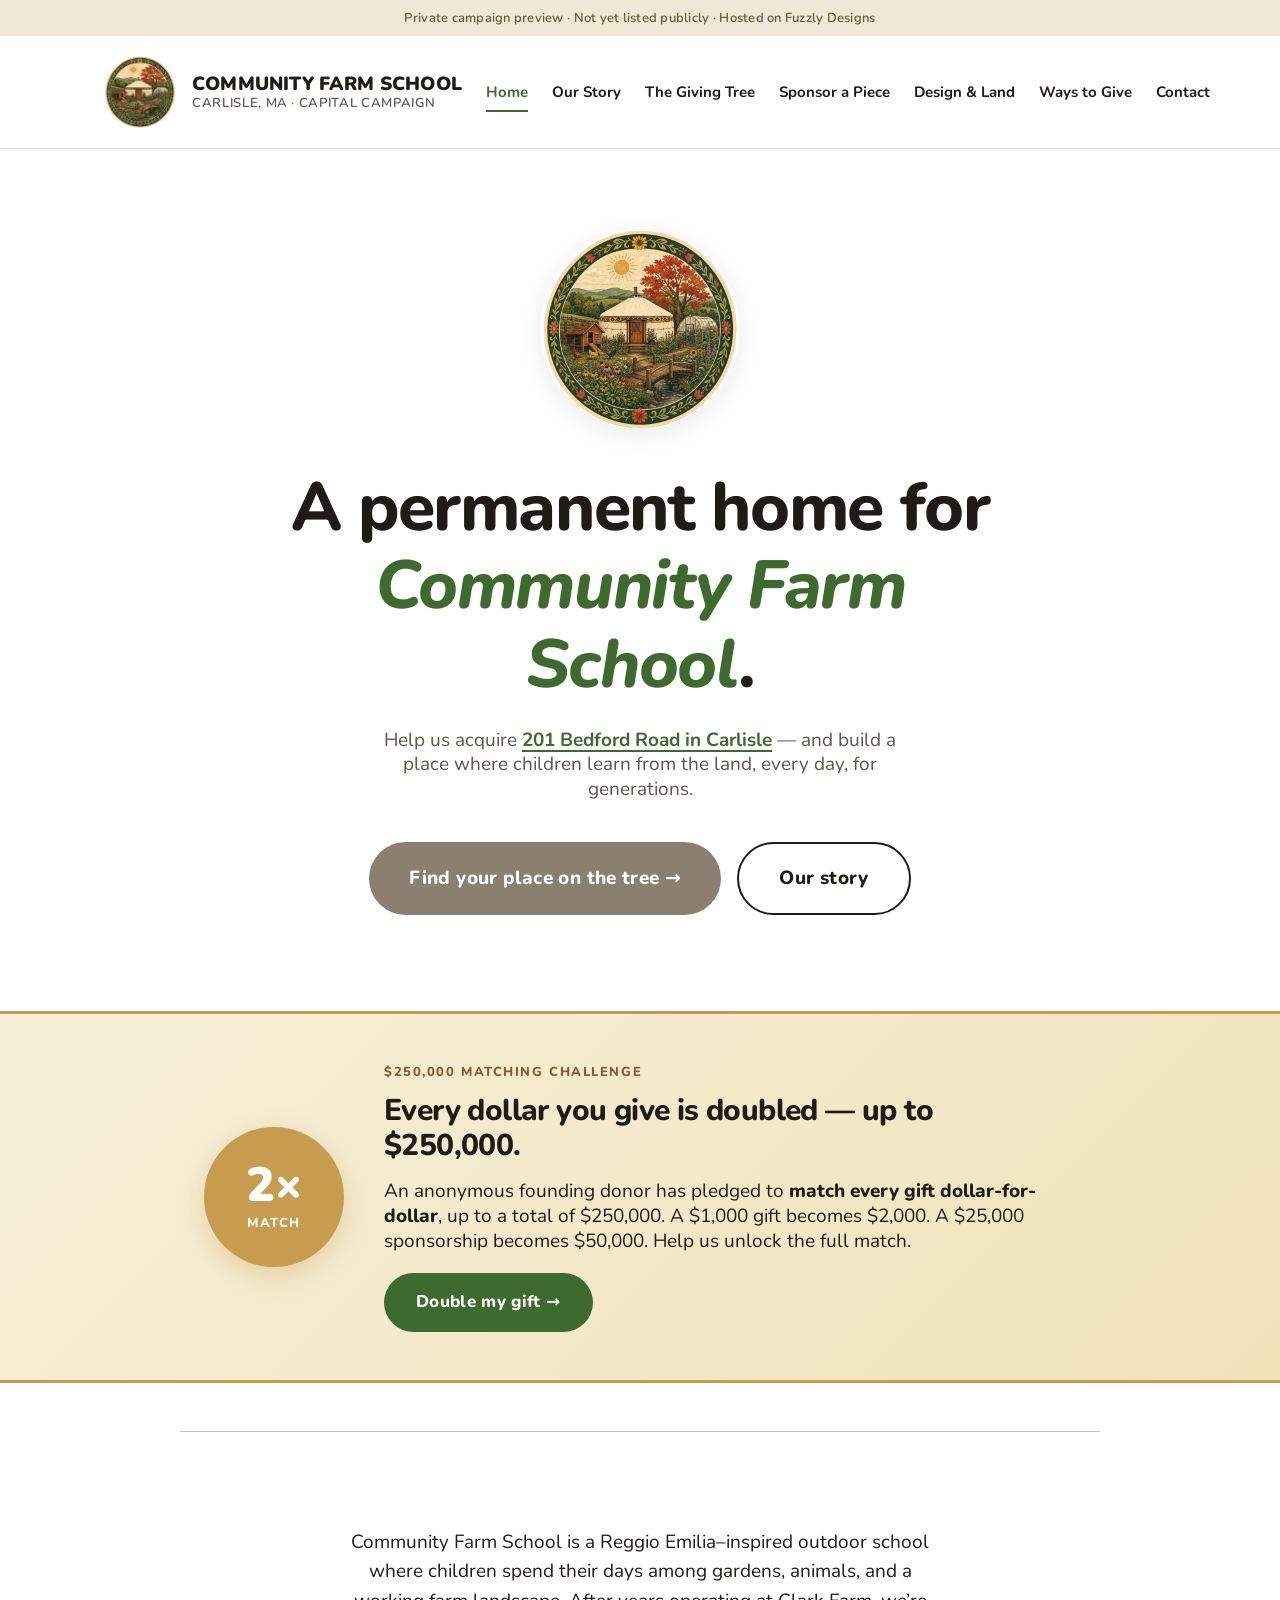
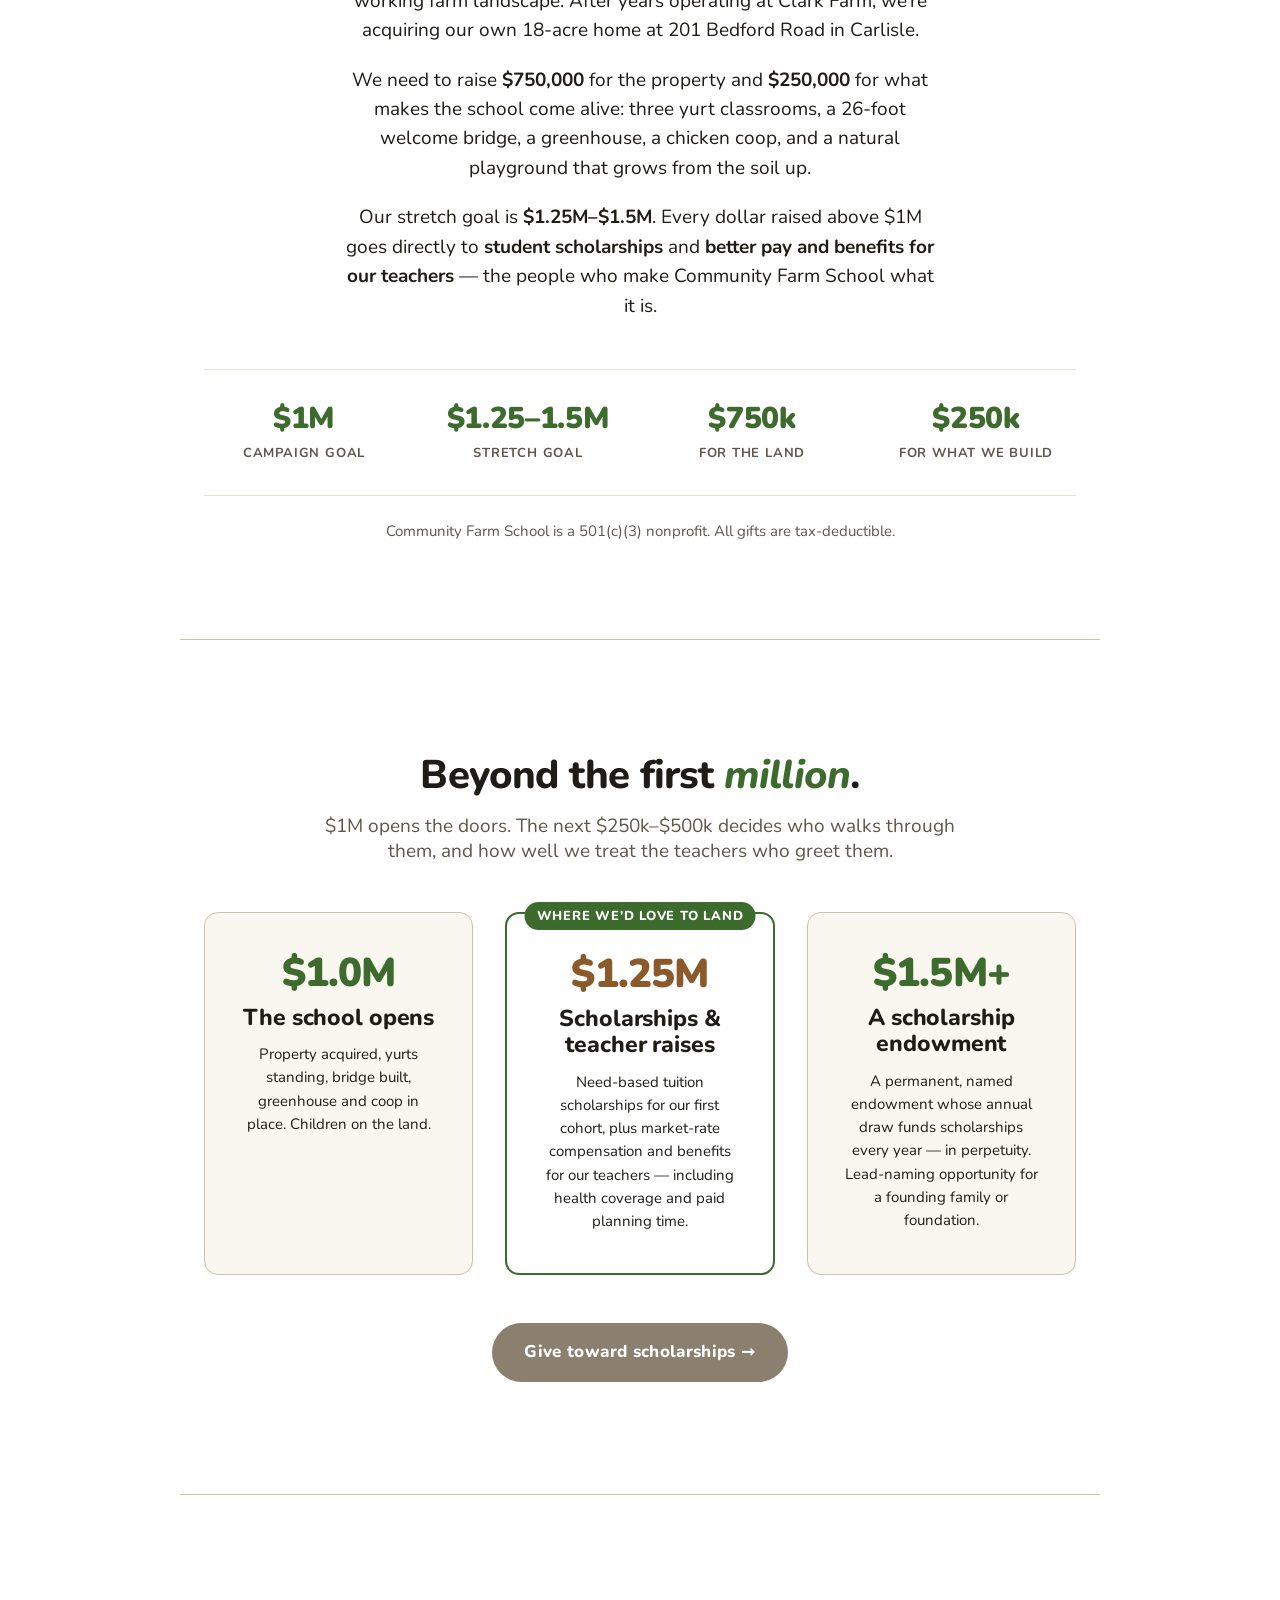
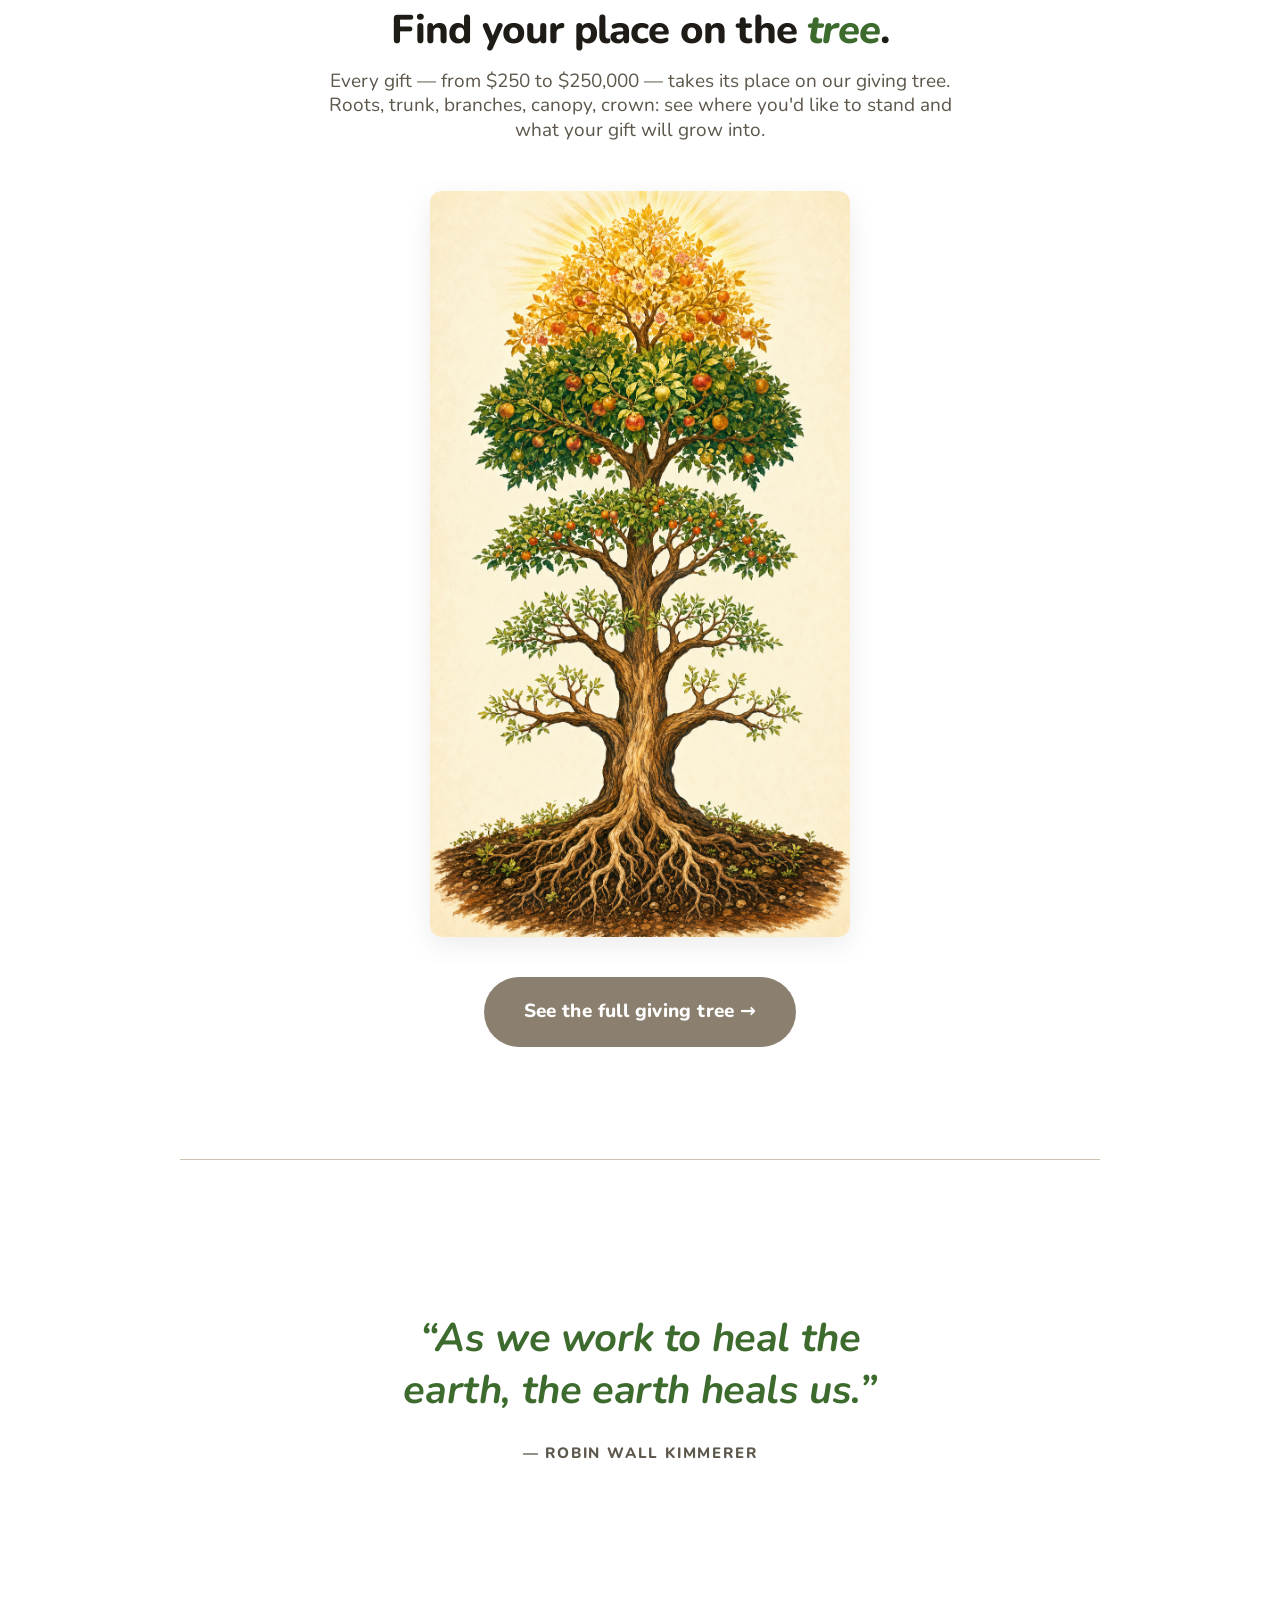
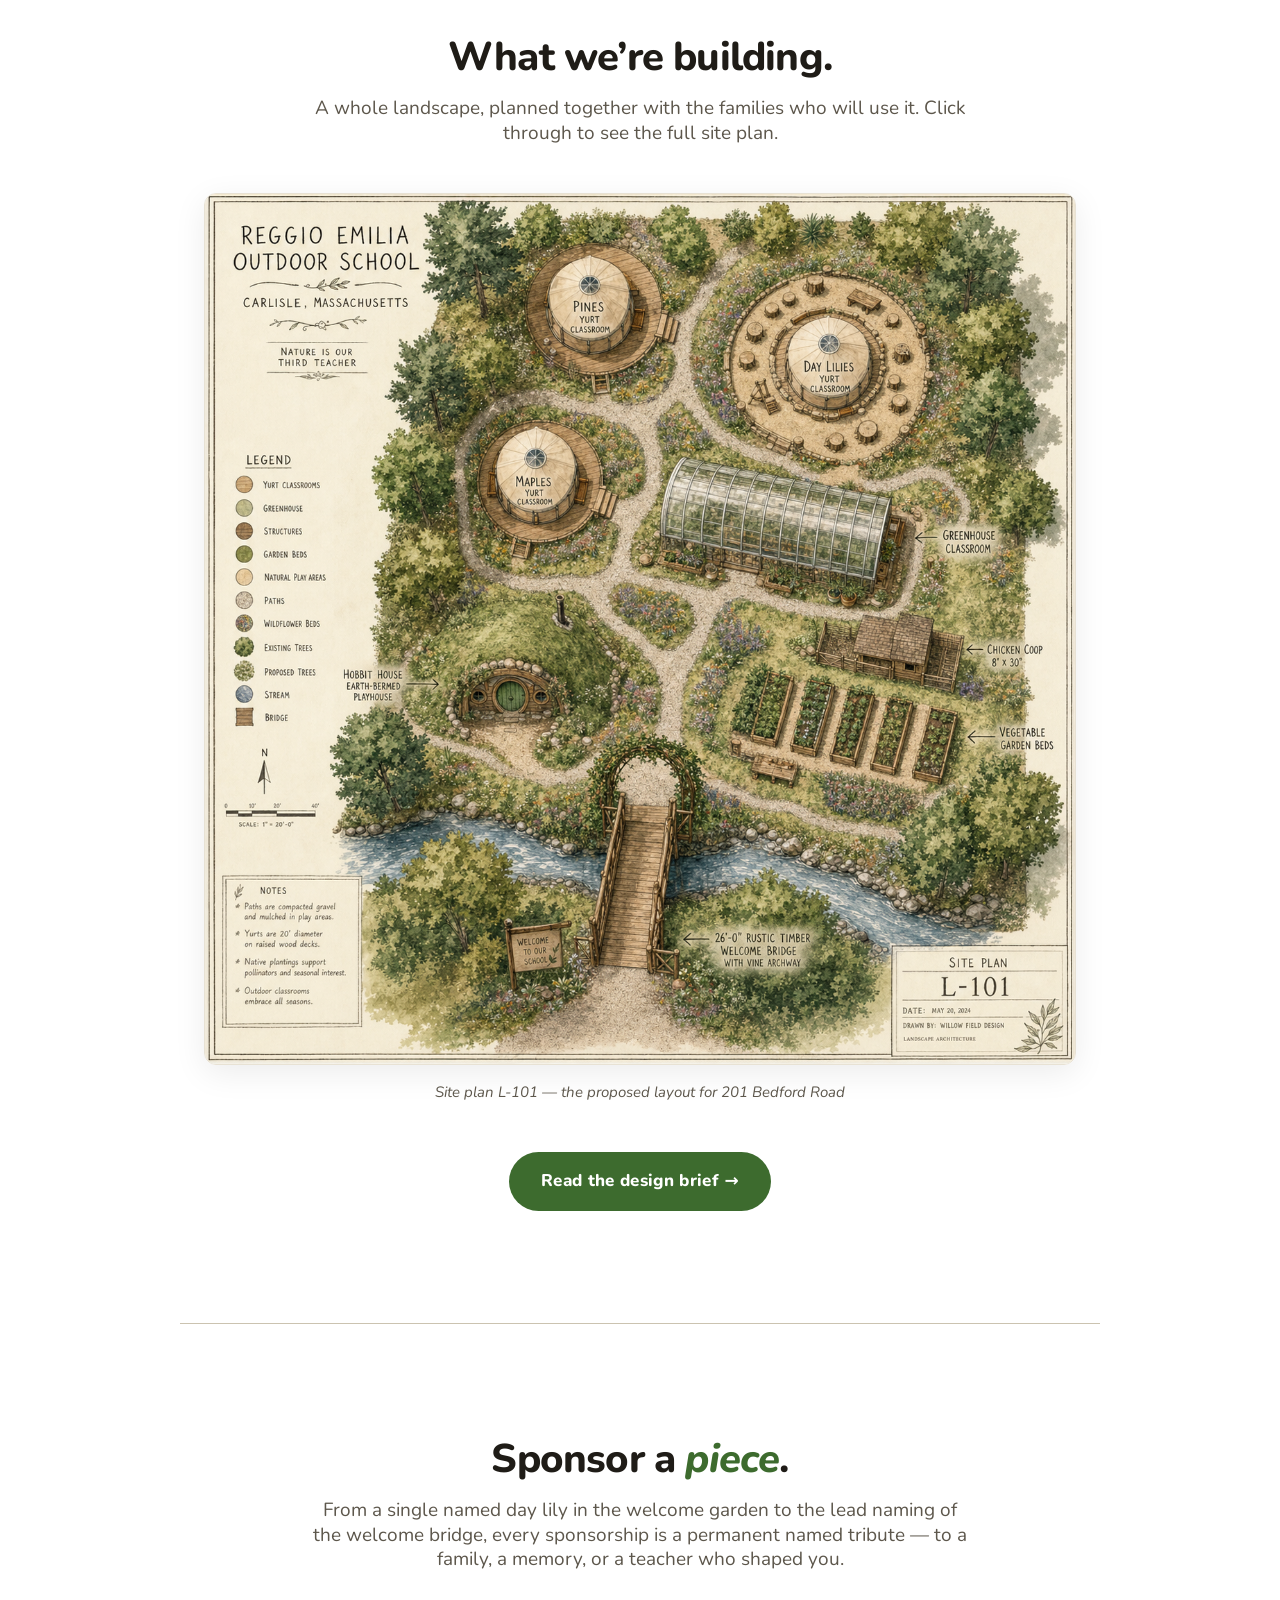
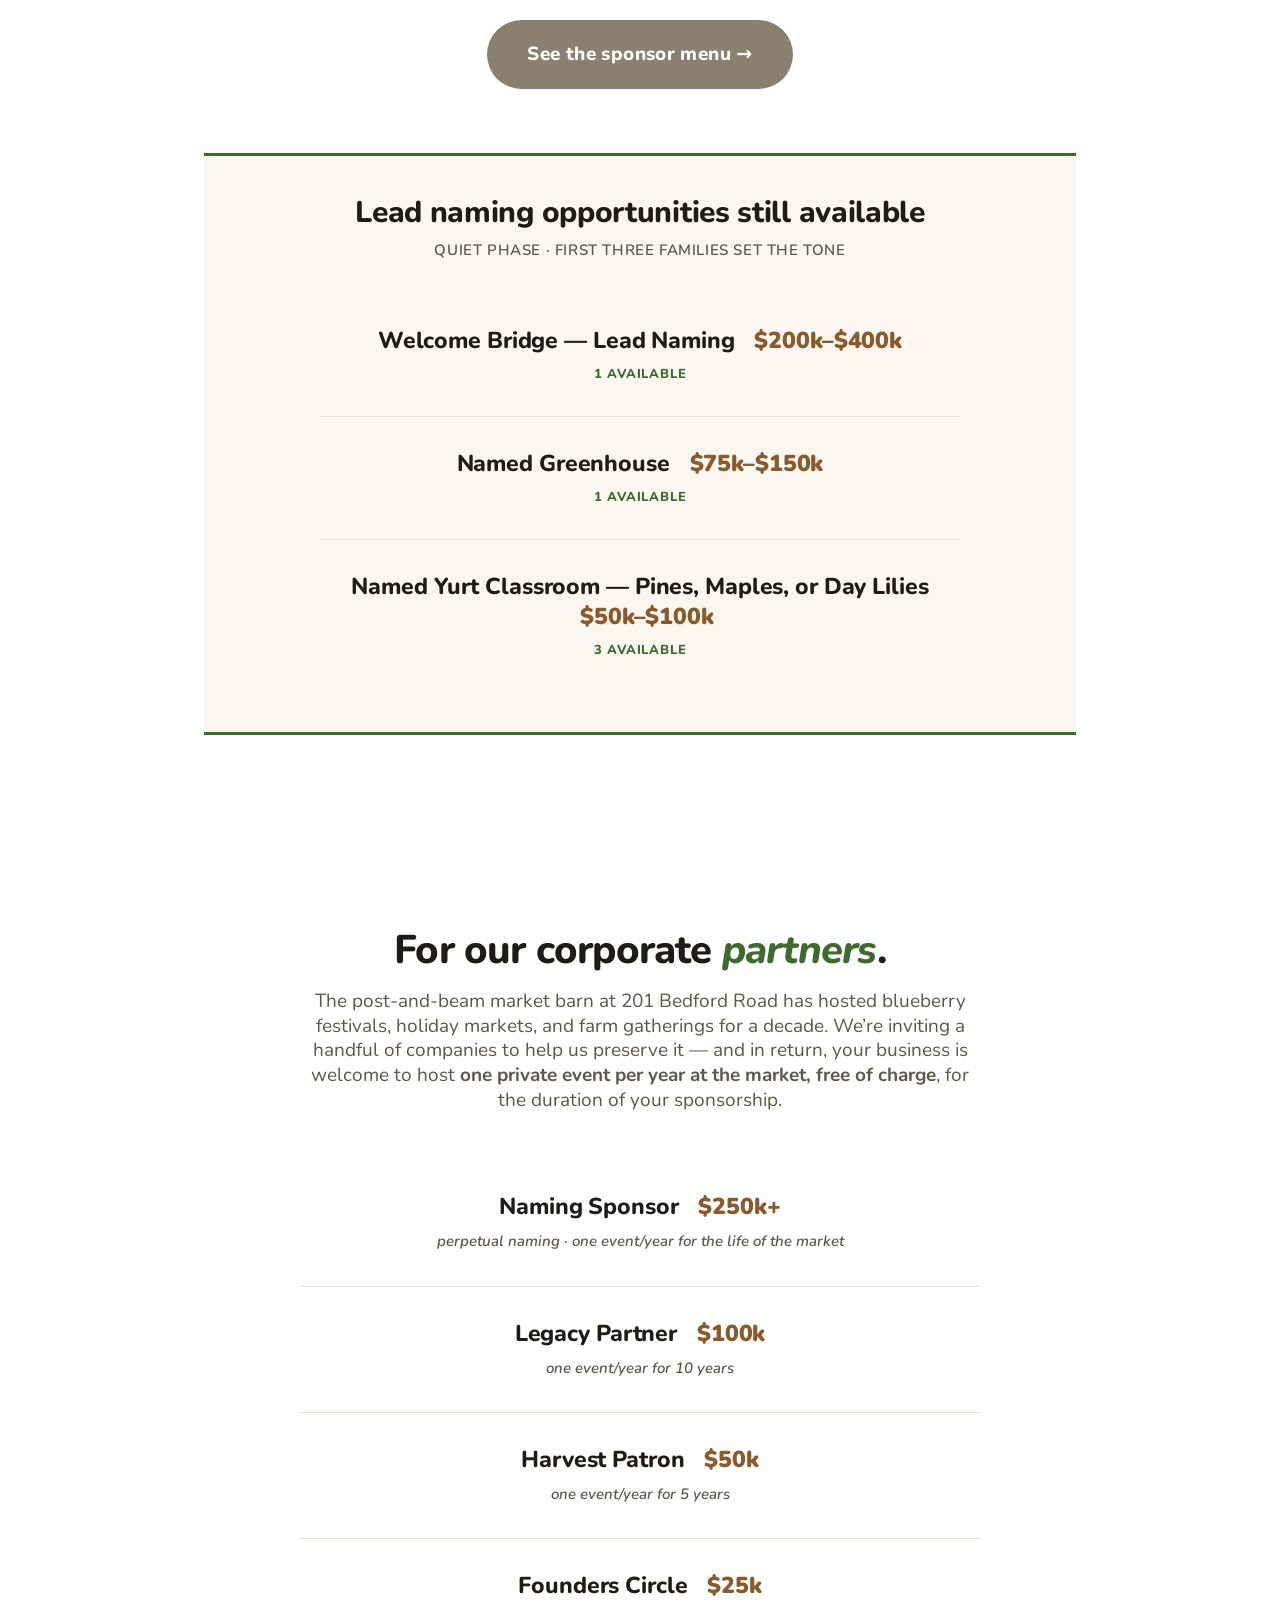
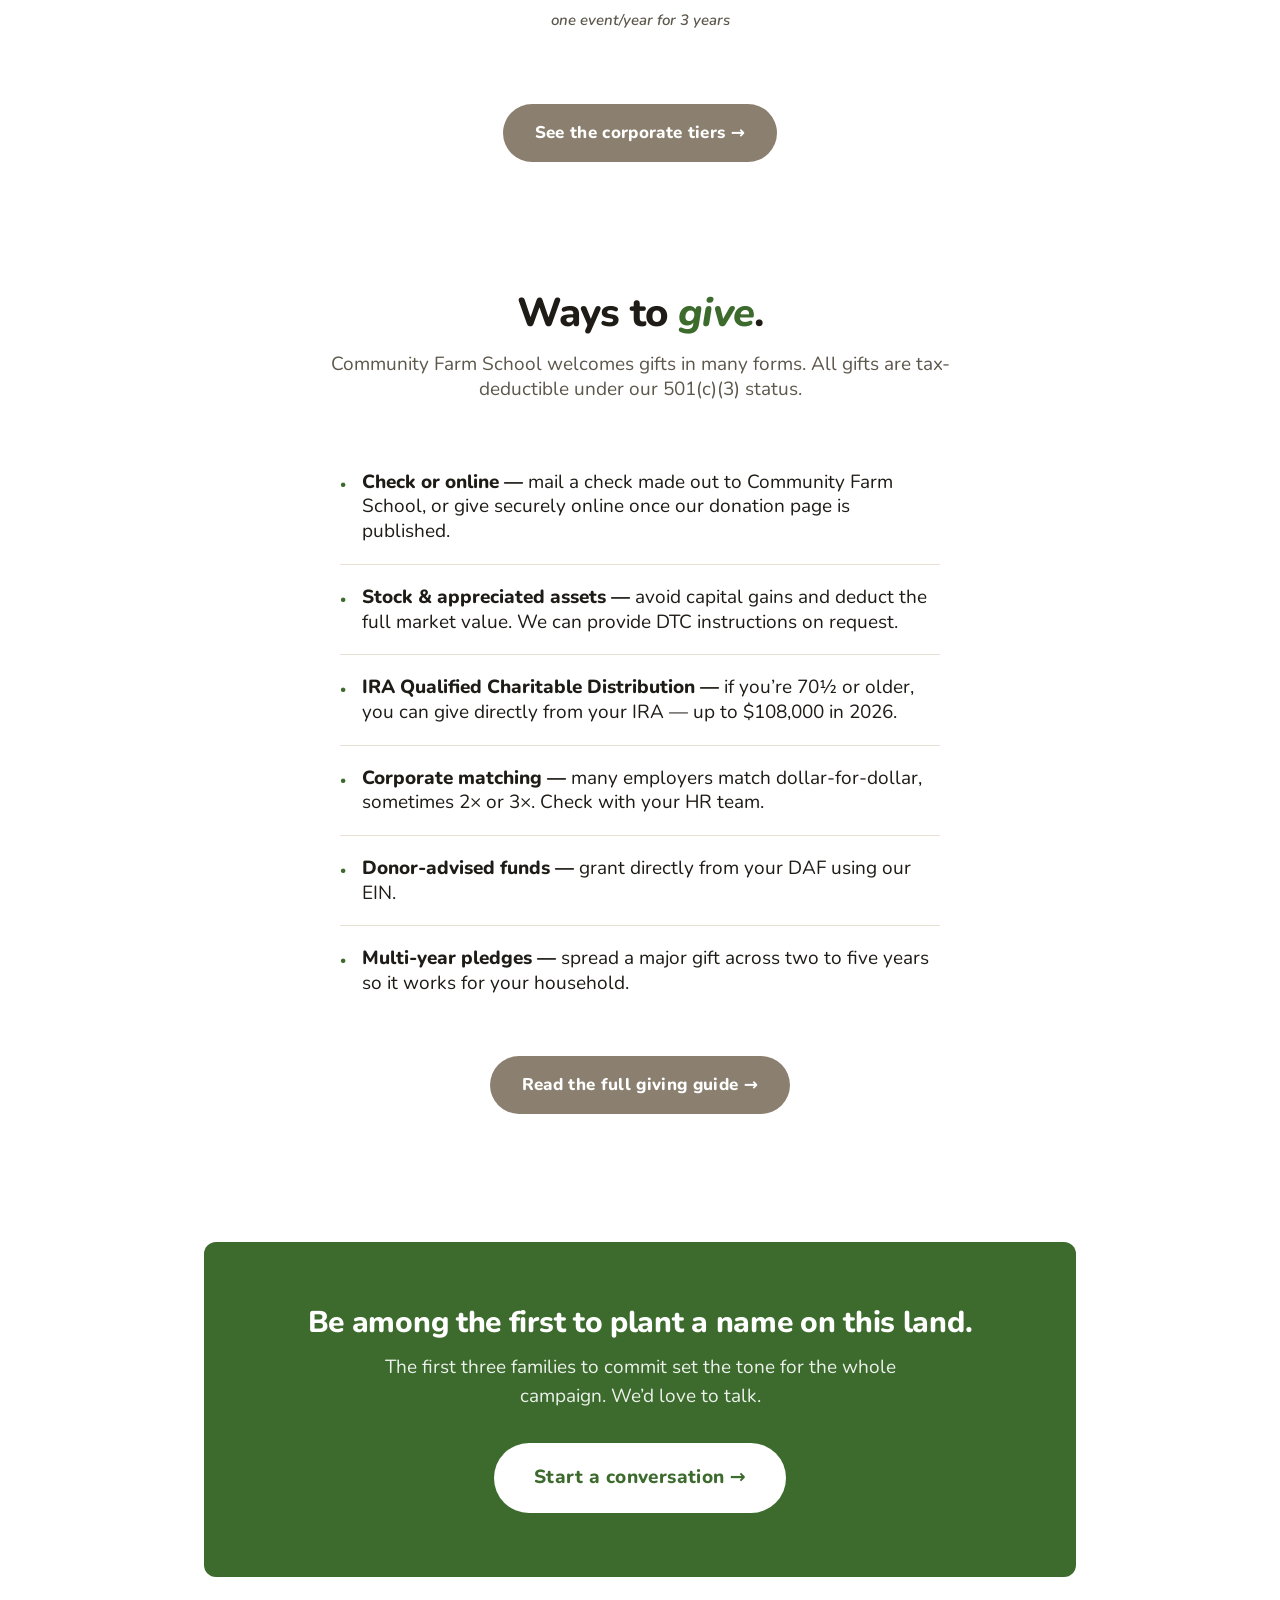
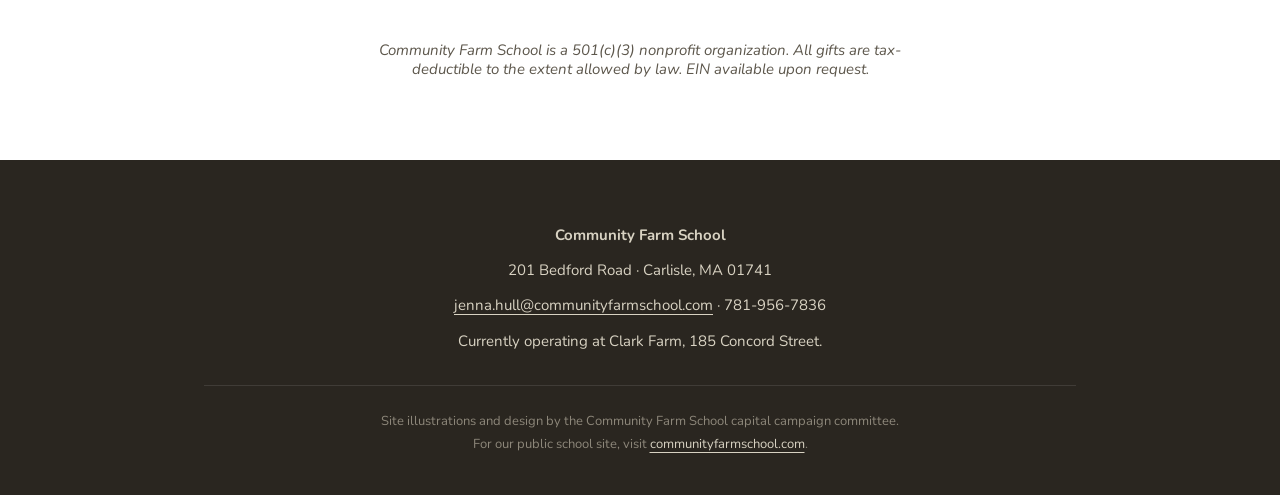
==== commit 4f5a1be5: "Add Case for Support story page, giving tree tiers, and $250k match challenge - New story.html: Reim" ====
--- a/index.html
+++ b/index.html
@@ -35,10 +35,11 @@
           </button>
           <ul class="nav__list" id="navList">
             <li><a class="nav__link is-active" href="index.html">Home</a></li>
+            <li><a class="nav__link" href="story.html">Our Story</a></li>
+            <li><a class="nav__link" href="tree.html">The Giving Tree</a></li>
             <li><a class="nav__link" href="sponsor.html">Sponsor a Piece</a></li>
             <li><a class="nav__link" href="design.html">Design &amp; Land</a></li>
             <li><a class="nav__link" href="give.html">Ways to Give</a></li>
-            <li><a class="nav__link" href="sponsors.html">Our Sponsors</a></li>
             <li><a class="nav__link" href="contact.html">Contact</a></li>
           </ul>
         </nav>
@@ -54,14 +55,34 @@
           A permanent home for <em>Community Farm School</em>.
         </h1>
         <p class="page-hero__subtitle">
-          Help us acquire <a href="design.html">201 Bedford Road in Carlisle</a> — and build a place where children learn from the land, every day, for generations.
+          Help us acquire <a href="design.html">201 Bedford Road in Carlisle</a> &mdash; and build a place where children learn from the land, every day, for generations.
         </p>
         <div class="page-hero__cta-row">
-          <a class="btn btn--primary btn--lg" href="sponsor.html">Sponsor a piece &rarr;</a>
-          <a class="btn btn--outline btn--lg" href="design.html">See the plan</a>
-        </div>
-      </div>
-    </section>
+          <a class="btn btn--primary btn--lg" href="tree.html">Find your place on the tree &rarr;</a>
+          <a class="btn btn--outline btn--lg" href="story.html">Our story</a>
+        </div>
+      </div>
+    </section>
+
+    <!-- ===================== Match Challenge Banner ===================== -->
+    <aside class="match-banner" aria-label="Matching gift challenge">
+      <div class="container">
+        <div class="match-banner__inner">
+          <div class="match-banner__badge" aria-hidden="true">
+            <span class="match-banner__badge-num">2&times;</span>
+            <span class="match-banner__badge-label">Match</span>
+          </div>
+          <div class="match-banner__copy">
+            <p class="match-banner__eyebrow">$250,000 Matching Challenge</p>
+            <h2 class="match-banner__headline">Every dollar you give is doubled &mdash; up to $250,000.</h2>
+            <p class="match-banner__body">
+              An anonymous founding donor has pledged to <strong>match every gift dollar-for-dollar</strong>, up to a total of $250,000. A $1,000 gift becomes $2,000. A $25,000 sponsorship becomes $50,000. Help us unlock the full match.
+            </p>
+            <a class="btn btn--primary" href="give.html">Double my gift &rarr;</a>
+          </div>
+        </div>
+      </div>
+    </aside>
 
     <hr class="container" style="border-color: var(--color-rule);" />
 
@@ -120,6 +141,36 @@
         <p class="center" style="margin-top: var(--space-12);">
           <a class="btn btn--primary" href="give.html#scholarship">Give toward scholarships &rarr;</a>
         </p>
+      </div>
+    </section>
+
+    <hr class="container" style="border-color: var(--color-rule);" />
+
+    <!-- ===================== Tree teaser ===================== -->
+    <section class="section tree-teaser">
+      <div class="container">
+        <h2 class="section-title">Find your place on the <em>tree</em>.</h2>
+        <p class="section-lead">
+          Every gift &mdash; from $250 to $250,000 &mdash; takes its place on our giving tree. Roots, trunk, branches, canopy, crown: see where you'd like to stand and what your gift will grow into.
+        </p>
+        <div class="tree-teaser__art">
+          <img src="images/giving-tree.png" alt="A flourishing folk-art tree with roots in rich soil, a sturdy trunk, leafy branches, fruit, and a golden flowering crown" />
+        </div>
+        <p class="center" style="margin-top: var(--space-10);">
+          <a class="btn btn--primary btn--lg" href="tree.html">See the full giving tree &rarr;</a>
+        </p>
+      </div>
+    </section>
+
+    <hr class="container" style="border-color: var(--color-rule);" />
+
+    <!-- ===================== Kimmerer pull quote ===================== -->
+    <section class="section pullquote-section">
+      <div class="container container--narrow">
+        <blockquote class="pullquote">
+          <p>&ldquo;As we work to heal the earth, the earth heals us.&rdquo;</p>
+          <cite>&mdash; Robin Wall Kimmerer</cite>
+        </blockquote>
       </div>
     </section>
 
--- a/css/style.css
+++ b/css/style.css
@@ -805,3 +805,487 @@
   color: var(--color-footer-muted);
   line-height: var(--leading-loose);
 }
+
+/* ============================================================
+   Match challenge banner (homepage + tree.html)
+   ============================================================ */
+.match-banner {
+  background: linear-gradient(135deg, #f7efd9 0%, #f0e3b8 100%);
+  border-top: 3px solid var(--color-gold);
+  border-bottom: 3px solid var(--color-gold);
+  padding: var(--space-12) 0;
+  margin: var(--space-8) 0;
+}
+.match-banner__inner {
+  display: grid;
+  grid-template-columns: auto 1fr;
+  gap: var(--space-10);
+  align-items: center;
+  max-width: 880px;
+  margin-inline: auto;
+}
+.match-banner__badge {
+  width: 140px;
+  height: 140px;
+  border-radius: 50%;
+  background: var(--color-gold);
+  color: #fff;
+  display: flex;
+  flex-direction: column;
+  align-items: center;
+  justify-content: center;
+  box-shadow: 0 8px 24px rgba(200,156,79,0.35);
+  flex-shrink: 0;
+}
+.match-banner__badge-num {
+  font-size: 3rem;
+  font-weight: 900;
+  line-height: 1;
+  letter-spacing: -0.03em;
+}
+.match-banner__badge-label {
+  font-size: var(--text-xs);
+  text-transform: uppercase;
+  letter-spacing: 0.12em;
+  font-weight: 800;
+  margin-top: 4px;
+}
+.match-banner__eyebrow {
+  font-size: var(--text-xs);
+  text-transform: uppercase;
+  letter-spacing: 0.12em;
+  font-weight: 800;
+  color: var(--color-accent);
+  margin-bottom: var(--space-3);
+}
+.match-banner__headline {
+  font-size: var(--text-xl);
+  letter-spacing: -0.02em;
+  line-height: var(--leading-tight);
+  margin-bottom: var(--space-4);
+  color: var(--color-text);
+}
+.match-banner__body {
+  font-size: var(--text-md);
+  color: var(--color-text);
+  line-height: var(--leading-snug);
+  margin-bottom: var(--space-5);
+  max-width: 60ch;
+}
+.match-banner__body strong { font-weight: 800; }
+.match-banner .btn {
+  background: var(--color-primary);
+  color: #fff;
+  border-color: var(--color-primary);
+}
+.match-banner .btn:hover {
+  background: var(--color-primary-dark);
+  border-color: var(--color-primary-dark);
+}
+
+/* Compact variant — on tree.html where the headline carries the match story */
+.match-banner--compact { padding: var(--space-8) 0; margin: 0; }
+.match-banner--compact .match-banner__badge { width: 110px; height: 110px; }
+.match-banner--compact .match-banner__badge-num { font-size: 2.25rem; }
+.match-banner--compact .match-banner__headline { font-size: var(--text-lg); }
+
+@media (max-width: 720px) {
+  .match-banner__inner { grid-template-columns: 1fr; gap: var(--space-6); text-align: center; }
+  .match-banner__badge { margin-inline: auto; width: 110px; height: 110px; }
+  .match-banner__badge-num { font-size: 2.25rem; }
+  .match-banner__headline { font-size: var(--text-lg); }
+  .match-banner__body { font-size: var(--text-base); margin-inline: auto; }
+}
+
+/* ============================================================
+   Container narrow variant (story.html sections)
+   ============================================================ */
+.container--narrow { max-width: 720px; }
+
+/* ============================================================
+   Page hero eyebrow (story.html, tree.html)
+   ============================================================ */
+.page-hero__eyebrow {
+  font-size: var(--text-xs);
+  text-transform: uppercase;
+  letter-spacing: 0.14em;
+  font-weight: 800;
+  color: var(--color-accent);
+  margin-bottom: var(--space-5);
+}
+
+/* ============================================================
+   CTA band button row
+   ============================================================ */
+.cta-band__buttons {
+  display: flex;
+  justify-content: center;
+  gap: var(--space-4);
+  flex-wrap: wrap;
+}
+.cta-band__buttons .btn--outline {
+  background: transparent;
+  color: #fff;
+  border: 2px solid rgba(255,255,255,0.6);
+}
+.cta-band__buttons .btn--outline:hover {
+  background: rgba(255,255,255,0.1);
+  color: #fff;
+  border-color: #fff;
+}
+
+/* ============================================================
+   Homepage tree teaser
+   ============================================================ */
+.tree-teaser__art {
+  max-width: 420px;
+  margin: var(--space-10) auto 0;
+}
+.tree-teaser__art img {
+  width: 100%;
+  height: auto;
+  border-radius: var(--radius-lg);
+  box-shadow: 0 8px 28px rgba(0,0,0,0.08);
+}
+
+/* ============================================================
+   The Giving Tree (tree.html)
+   ============================================================ */
+.tree-section {
+  background: linear-gradient(180deg, var(--color-bg) 0%, var(--color-surface) 100%);
+  padding-top: var(--space-12);
+  padding-bottom: var(--space-20);
+}
+.tree-layout {
+  display: grid;
+  grid-template-columns: minmax(320px, 460px) 1fr;
+  gap: var(--space-16);
+  align-items: start;
+}
+.tree-illustration {
+  position: sticky;
+  top: 100px;
+  align-self: start;
+}
+.tree-illustration img {
+  width: 100%;
+  height: auto;
+  border-radius: var(--radius-lg);
+  box-shadow: 0 12px 36px rgba(0,0,0,0.10);
+}
+.tree-tiers {
+  display: flex;
+  flex-direction: column;
+  gap: var(--space-6);
+}
+
+/* Tier cards (shared base) */
+.tier-card {
+  display: grid;
+  grid-template-columns: 140px 1fr;
+  gap: var(--space-6);
+  align-items: start;
+  background: var(--color-bg);
+  border: 1px solid var(--color-divider);
+  border-left: 6px solid var(--color-primary);
+  border-radius: var(--radius-lg);
+  padding: var(--space-6) var(--space-8);
+  box-shadow: 0 2px 10px rgba(0,0,0,0.04);
+  transition: transform 0.2s ease, box-shadow 0.2s ease;
+}
+.tier-card:hover {
+  transform: translateY(-2px);
+  box-shadow: 0 6px 20px rgba(0,0,0,0.08);
+}
+.tier-card__marker {
+  display: flex;
+  align-items: center;
+  justify-content: center;
+  text-align: center;
+  font-size: var(--text-xs);
+  text-transform: uppercase;
+  letter-spacing: 0.12em;
+  font-weight: 800;
+  color: var(--color-text-muted);
+  padding: var(--space-3) 0;
+  border-right: 1px dashed var(--color-rule);
+  min-height: 80px;
+}
+.tier-card__pos { display: inline-block; line-height: var(--leading-snug); }
+.tier-card__body {}
+.tier-card__name {
+  font-size: var(--text-lg);
+  margin-bottom: var(--space-2);
+  letter-spacing: -0.01em;
+}
+.tier-card__amt {
+  font-size: var(--text-md);
+  font-weight: 800;
+  color: var(--color-primary);
+  margin-bottom: var(--space-3);
+}
+.tier-card__desc {
+  font-size: var(--text-sm);
+  color: var(--color-text);
+  line-height: var(--leading-snug);
+  margin-bottom: var(--space-3);
+}
+.tier-card__match {
+  font-size: var(--text-xs);
+  font-weight: 700;
+  color: var(--color-accent);
+  background: #faf3e3;
+  padding: var(--space-2) var(--space-4);
+  border-radius: var(--radius);
+  display: inline-block;
+}
+.tier-card__match strong { font-weight: 800; }
+
+/* Position-specific accents (top-down: crown → roots) */
+.tier-card--crown {
+  border-left-color: var(--color-gold);
+  background: linear-gradient(135deg, #fffaf0 0%, #faf3e3 100%);
+}
+.tier-card--crown .tier-card__amt { color: var(--color-gold); }
+.tier-card--crown .tier-card__marker { color: var(--color-gold); }
+
+.tier-card--canopy-upper { border-left-color: #5d8c45; }
+.tier-card--canopy-upper .tier-card__amt { color: #5d8c45; }
+.tier-card--canopy-upper .tier-card__marker { color: #5d8c45; }
+
+.tier-card--canopy-inner { border-left-color: #6b9650; }
+.tier-card--canopy-inner .tier-card__amt { color: #6b9650; }
+.tier-card--canopy-inner .tier-card__marker { color: #6b9650; }
+
+.tier-card--branches-upper { border-left-color: var(--color-primary); }
+.tier-card--branches-mid { border-left-color: var(--color-primary); }
+.tier-card--branches-lower { border-left-color: var(--color-primary); }
+
+.tier-card--trunk-upper { border-left-color: var(--color-accent); }
+.tier-card--trunk-upper .tier-card__amt { color: var(--color-accent); }
+.tier-card--trunk-upper .tier-card__marker { color: var(--color-accent); }
+
+.tier-card--trunk-lower { border-left-color: var(--color-accent); }
+.tier-card--trunk-lower .tier-card__amt { color: var(--color-accent); }
+.tier-card--trunk-lower .tier-card__marker { color: var(--color-accent); }
+
+.tier-card--soil { border-left-color: #6a5535; }
+.tier-card--soil .tier-card__amt { color: #6a5535; }
+.tier-card--soil .tier-card__marker { color: #6a5535; }
+
+.tier-card--roots { border-left-color: #4a3a22; }
+.tier-card--roots .tier-card__amt { color: #4a3a22; }
+.tier-card--roots .tier-card__marker { color: #4a3a22; }
+
+/* Tablet / mobile — tree layout collapses to single column, illustration on top */
+@media (max-width: 960px) {
+  .tree-layout { grid-template-columns: 1fr; gap: var(--space-10); }
+  .tree-illustration { position: static; max-width: 360px; margin-inline: auto; }
+}
+@media (max-width: 640px) {
+  .tier-card {
+    grid-template-columns: 1fr;
+    padding: var(--space-5);
+    gap: var(--space-3);
+  }
+  .tier-card__marker {
+    border-right: none;
+    border-bottom: 1px dashed var(--color-rule);
+    padding: 0 0 var(--space-3);
+    justify-content: flex-start;
+    min-height: 0;
+  }
+  .tier-card__name { font-size: var(--text-md); }
+  .tier-card__amt { font-size: var(--text-base); }
+}
+
+/* ============================================================
+   Story page — two-col & three-col cards
+   ============================================================ */
+.two-col {
+  display: grid;
+  grid-template-columns: 1fr 1fr;
+  gap: var(--space-8);
+  margin-top: var(--space-10);
+  max-width: 880px;
+  margin-inline: auto;
+}
+.two-col__card {
+  background: var(--color-surface);
+  border: 1px solid var(--color-divider);
+  border-radius: var(--radius-lg);
+  padding: var(--space-10);
+}
+.two-col__icon {
+  width: 56px;
+  height: 56px;
+  border-radius: 50%;
+  background: var(--color-bg);
+  display: flex;
+  align-items: center;
+  justify-content: center;
+  color: var(--color-primary);
+  margin-bottom: var(--space-5);
+  box-shadow: 0 2px 8px rgba(0,0,0,0.05);
+}
+.two-col__title {
+  font-size: var(--text-lg);
+  margin-bottom: var(--space-3);
+  color: var(--color-text);
+}
+.two-col__card p {
+  font-size: var(--text-base);
+  line-height: var(--leading-snug);
+  color: var(--color-text);
+}
+
+.three-col {
+  display: grid;
+  grid-template-columns: repeat(3, 1fr);
+  gap: var(--space-8);
+  margin-top: var(--space-10);
+  max-width: 1000px;
+  margin-inline: auto;
+}
+.pillar-card {
+  text-align: center;
+  padding: var(--space-8) var(--space-5);
+}
+.pillar-card__icon {
+  width: 64px;
+  height: 64px;
+  border-radius: 50%;
+  background: var(--color-surface);
+  display: flex;
+  align-items: center;
+  justify-content: center;
+  color: var(--color-primary);
+  margin: 0 auto var(--space-5);
+}
+.pillar-card__title {
+  font-size: var(--text-md);
+  margin-bottom: var(--space-3);
+}
+.pillar-card p {
+  font-size: var(--text-base);
+  color: var(--color-text-muted);
+  line-height: var(--leading-snug);
+}
+
+@media (max-width: 720px) {
+  .two-col, .three-col { grid-template-columns: 1fr; gap: var(--space-6); }
+  .two-col__card { padding: var(--space-6); }
+}
+
+/* ============================================================
+   Story page — eyebrow & h3
+   ============================================================ */
+.story-eyebrow {
+  font-size: var(--text-xs);
+  text-transform: uppercase;
+  letter-spacing: 0.14em;
+  font-weight: 800;
+  color: var(--color-accent);
+  text-align: center;
+  margin-bottom: var(--space-3);
+}
+.story-h3 {
+  font-size: var(--text-md);
+  color: var(--color-primary);
+  margin-bottom: var(--space-4);
+  margin-top: var(--space-2);
+}
+
+/* ============================================================
+   Story page — footprint (2 stats + paragraph)
+   ============================================================ */
+.footprint {
+  display: grid;
+  grid-template-columns: auto 1fr;
+  gap: var(--space-10);
+  align-items: center;
+  max-width: 880px;
+  margin: var(--space-10) auto 0;
+  padding: var(--space-10);
+  background: var(--color-surface);
+  border-radius: var(--radius-lg);
+}
+.footprint__stats {
+  display: flex;
+  flex-direction: column;
+  gap: var(--space-6);
+}
+.footprint__stat { text-align: center; }
+.footprint__num {
+  font-size: var(--text-3xl);
+  font-weight: 900;
+  color: var(--color-primary);
+  line-height: 1;
+  letter-spacing: -0.02em;
+}
+.footprint__label {
+  font-size: var(--text-sm);
+  color: var(--color-text-muted);
+  text-transform: uppercase;
+  letter-spacing: 0.08em;
+  font-weight: 700;
+  margin-top: var(--space-2);
+}
+.footprint__text p {
+  font-size: var(--text-md);
+  line-height: var(--leading-snug);
+}
+@media (max-width: 720px) {
+  .footprint { grid-template-columns: 1fr; padding: var(--space-6); gap: var(--space-6); }
+  .footprint__stats { flex-direction: row; justify-content: space-around; }
+}
+
+/* ============================================================
+   Pull quote (Kimmerer, Malaguzzi)
+   ============================================================ */
+.pullquote-section { padding: var(--space-16) 0; }
+.pullquote {
+  margin: 0;
+  text-align: center;
+  padding: var(--space-10) var(--space-6);
+  border-left: none;
+  position: relative;
+}
+.pullquote p {
+  font-size: var(--text-2xl);
+  font-weight: 700;
+  font-style: italic;
+  color: var(--color-primary);
+  line-height: var(--leading-snug);
+  letter-spacing: -0.01em;
+  max-width: 22ch;
+  margin: 0 auto var(--space-6);
+}
+.pullquote cite {
+  font-size: var(--text-sm);
+  font-style: normal;
+  text-transform: uppercase;
+  letter-spacing: 0.12em;
+  font-weight: 800;
+  color: var(--color-text-muted);
+}
+.pullquote--small p { font-size: var(--text-lg); max-width: 36ch; }
+@media (max-width: 720px) {
+  .pullquote p { font-size: var(--text-xl); }
+  .pullquote--small p { font-size: var(--text-md); }
+}
+
+/* ============================================================
+   Give list — two-column variant
+   ============================================================ */
+.give-list--two-col {
+  display: grid;
+  grid-template-columns: 1fr 1fr;
+  gap: var(--space-4) var(--space-8);
+  max-width: 880px;
+  margin-inline: auto;
+  margin-top: var(--space-8);
+}
+@media (max-width: 720px) {
+  .give-list--two-col { grid-template-columns: 1fr; }
+}
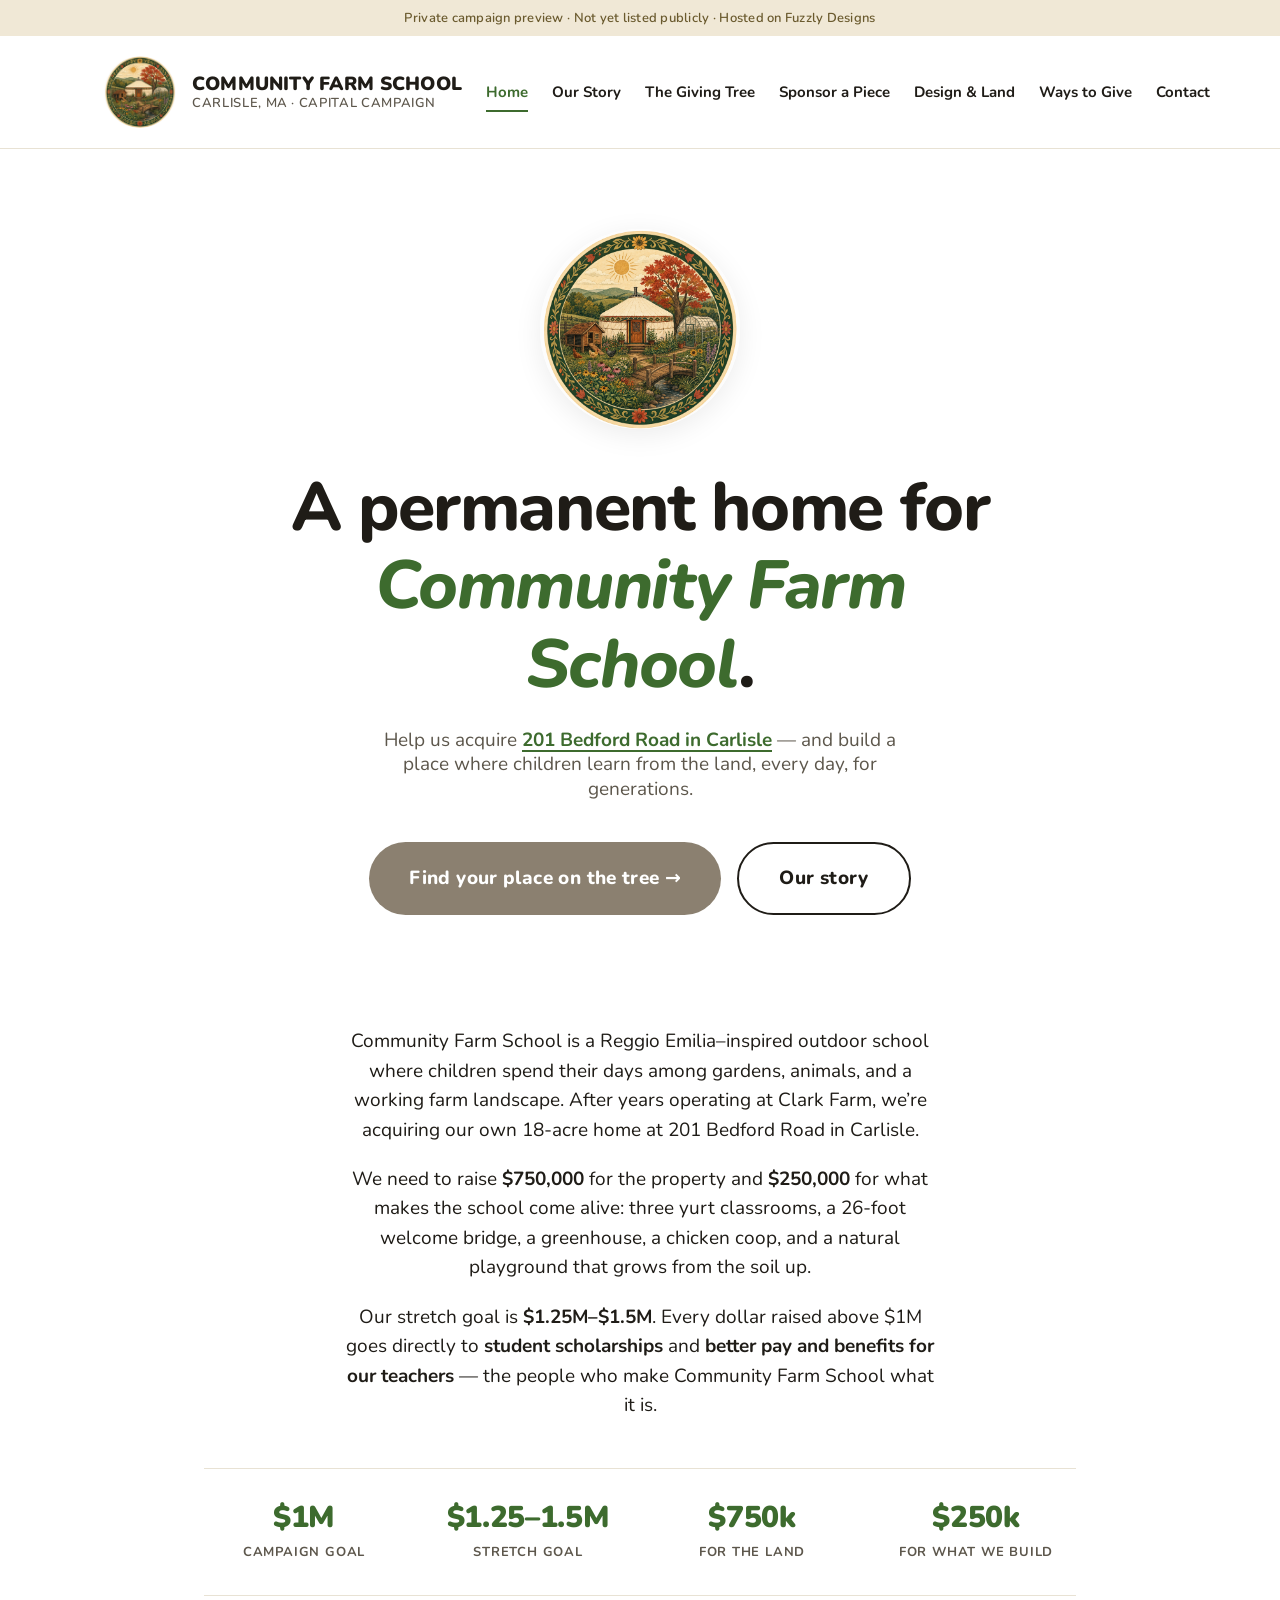
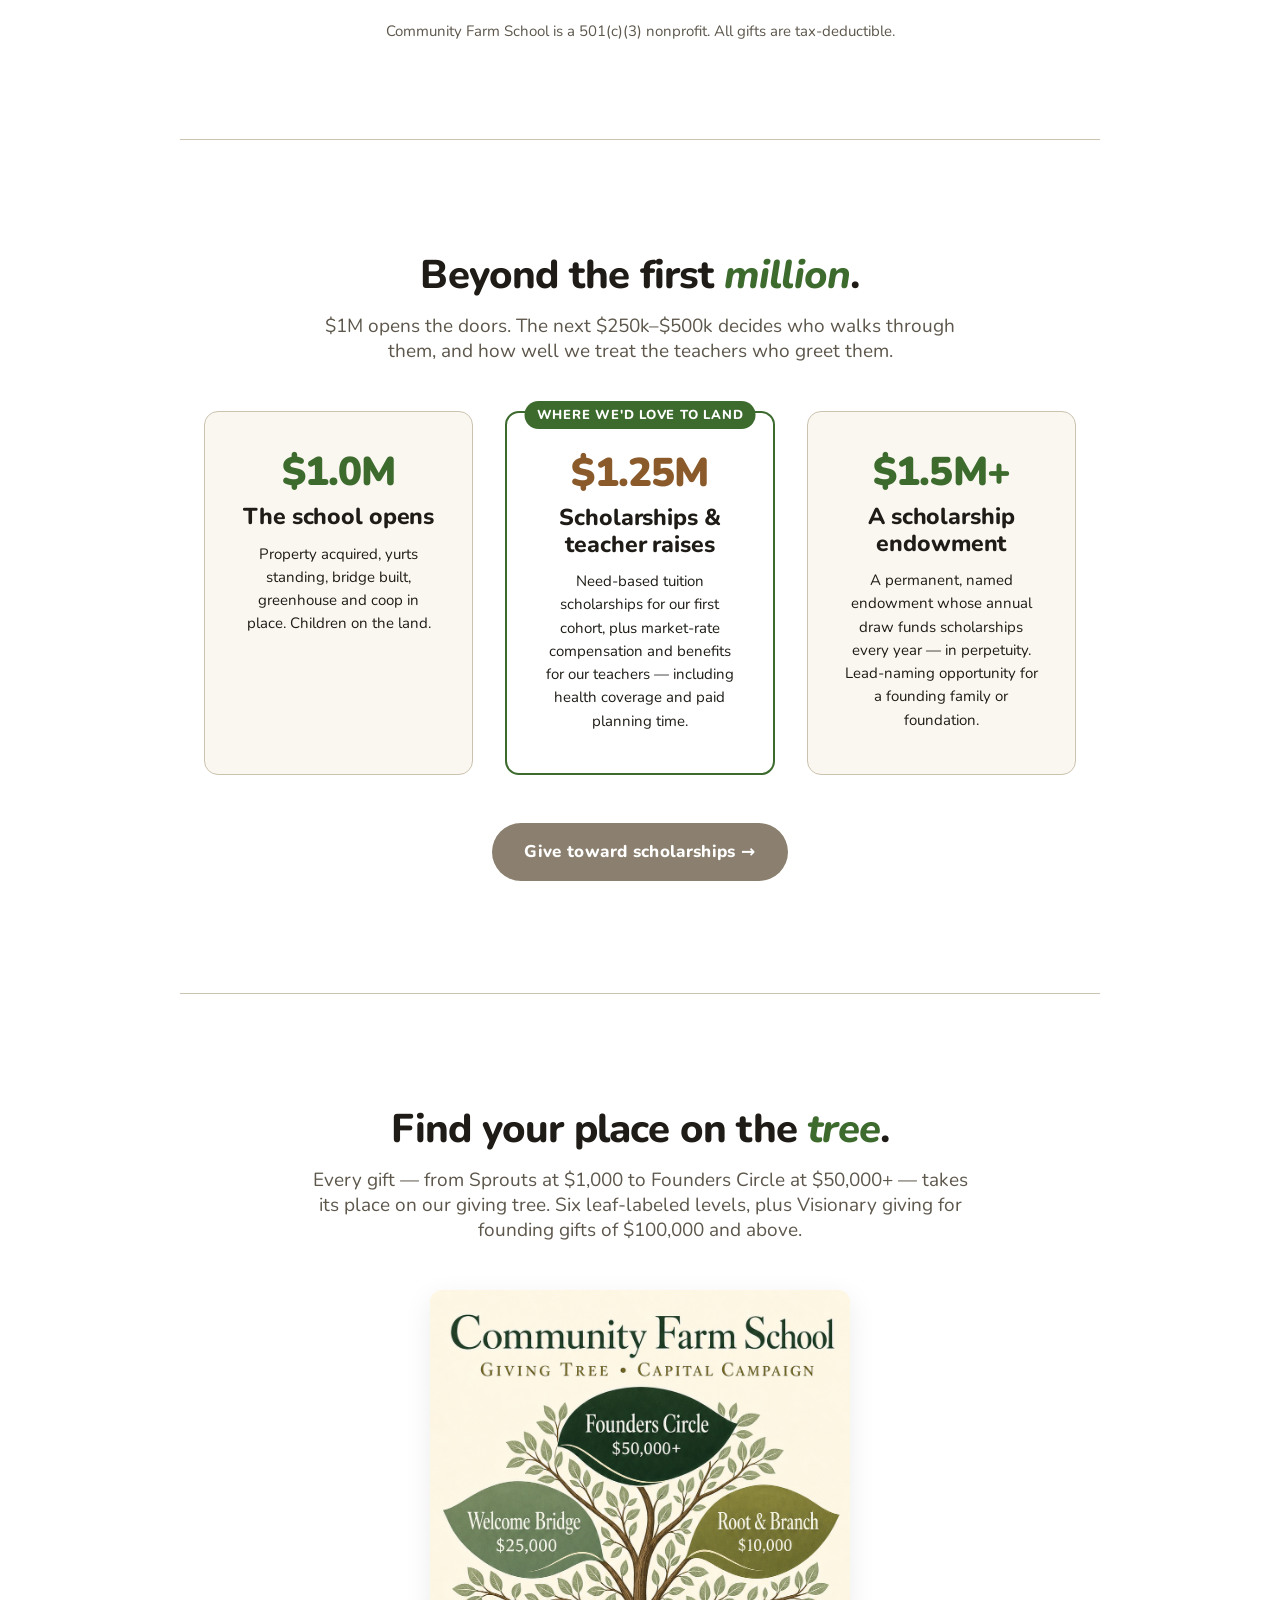
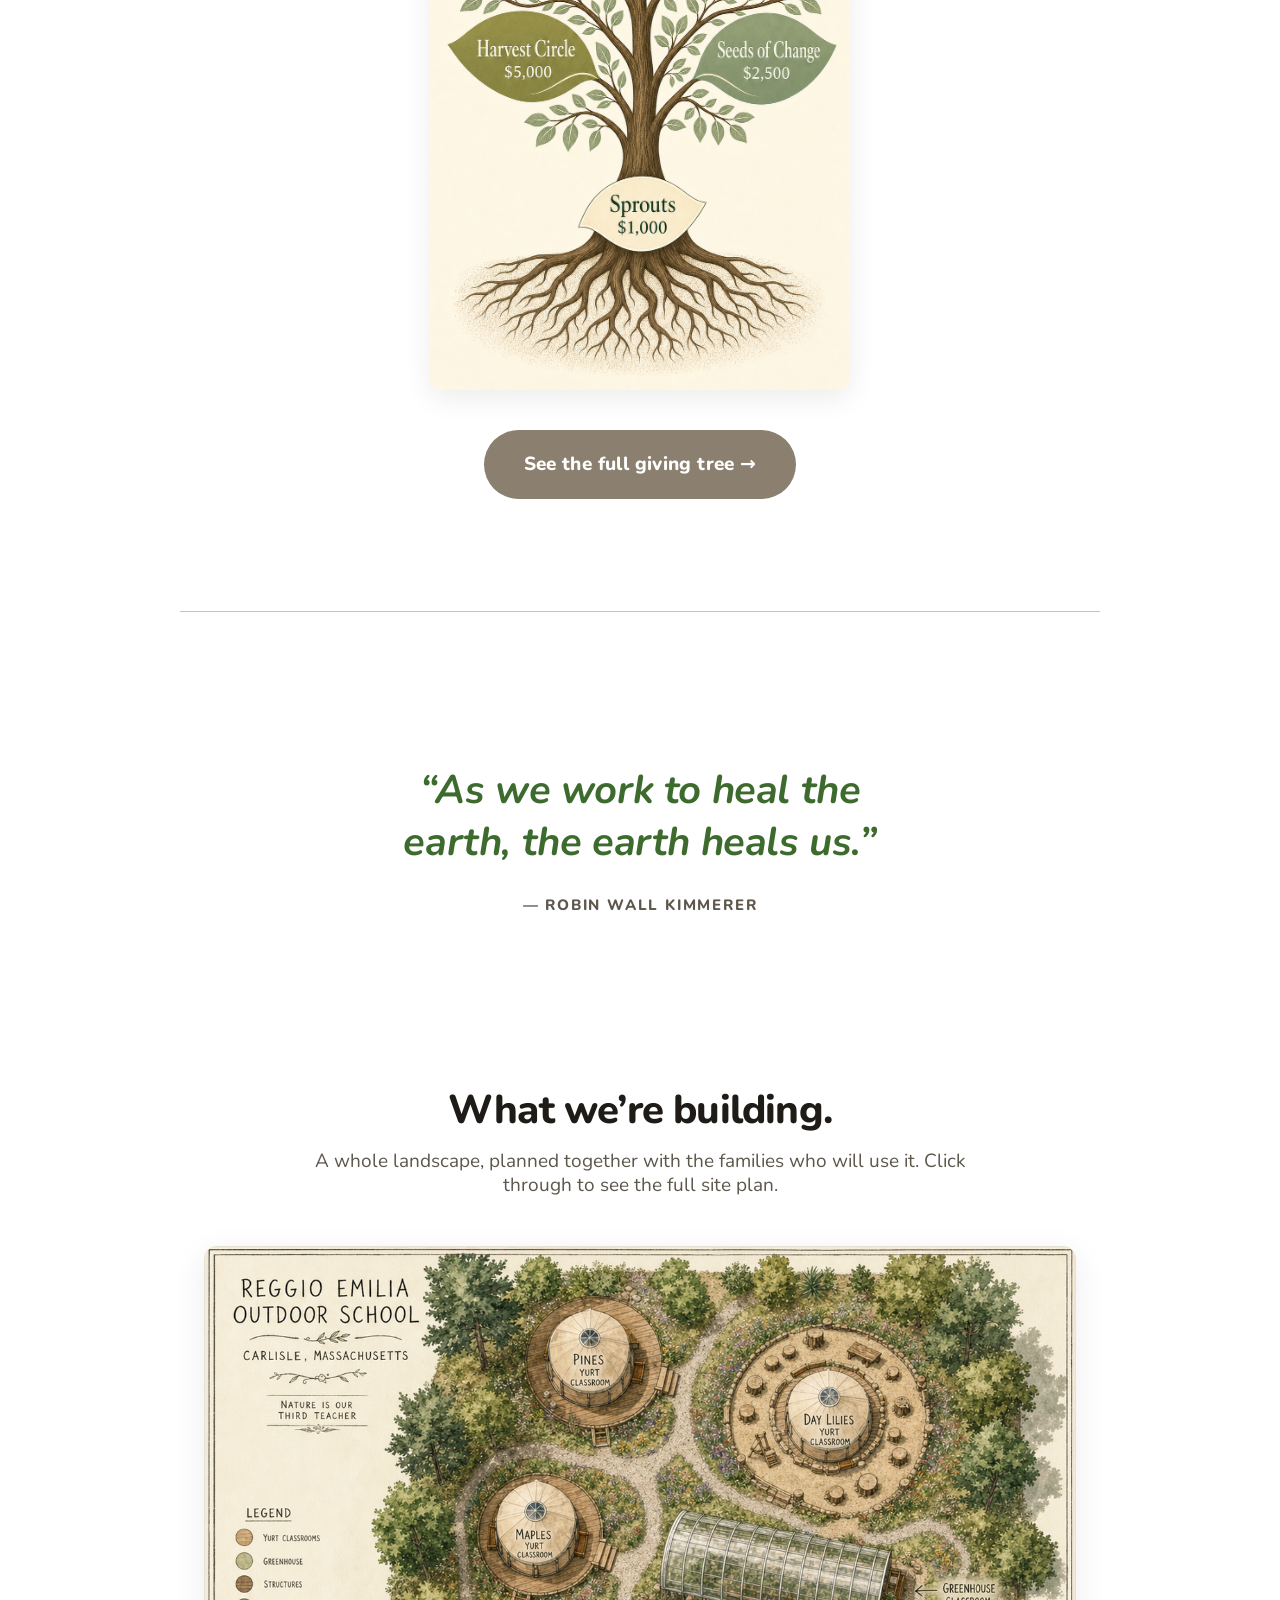
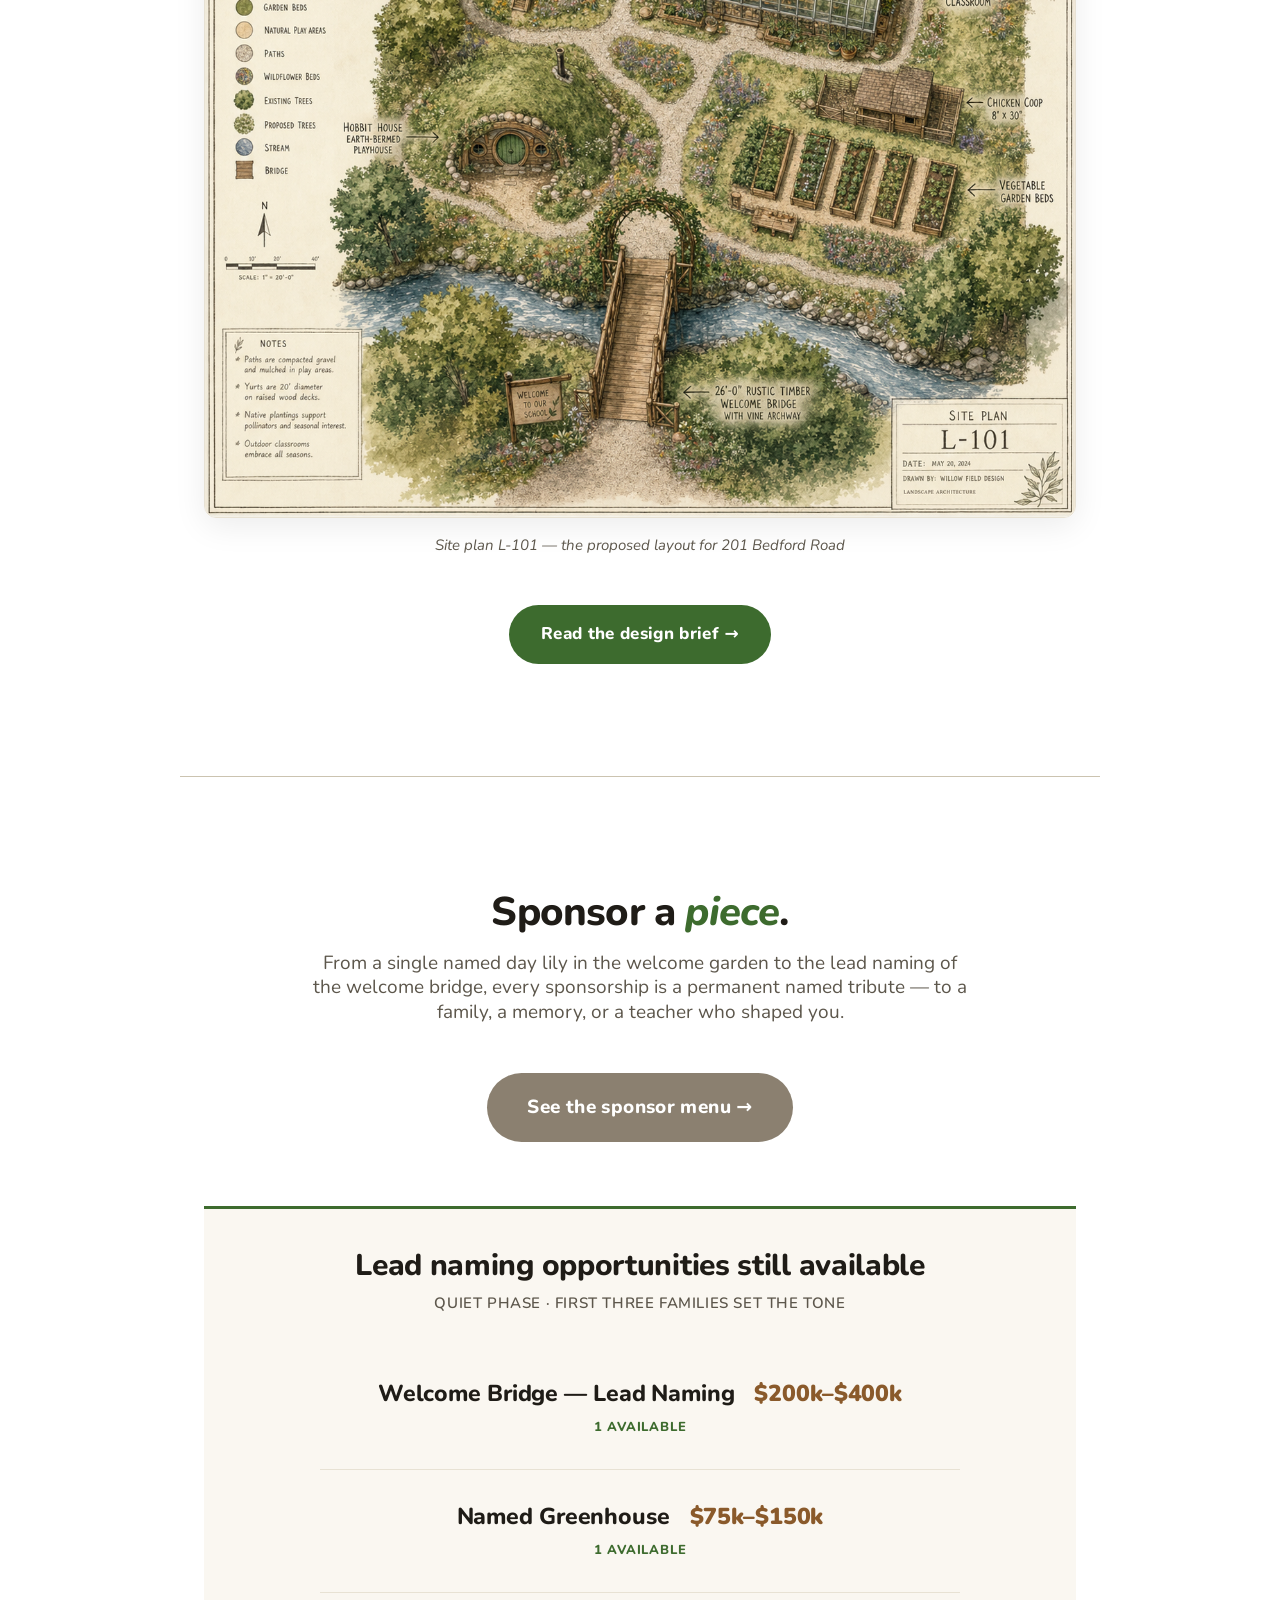
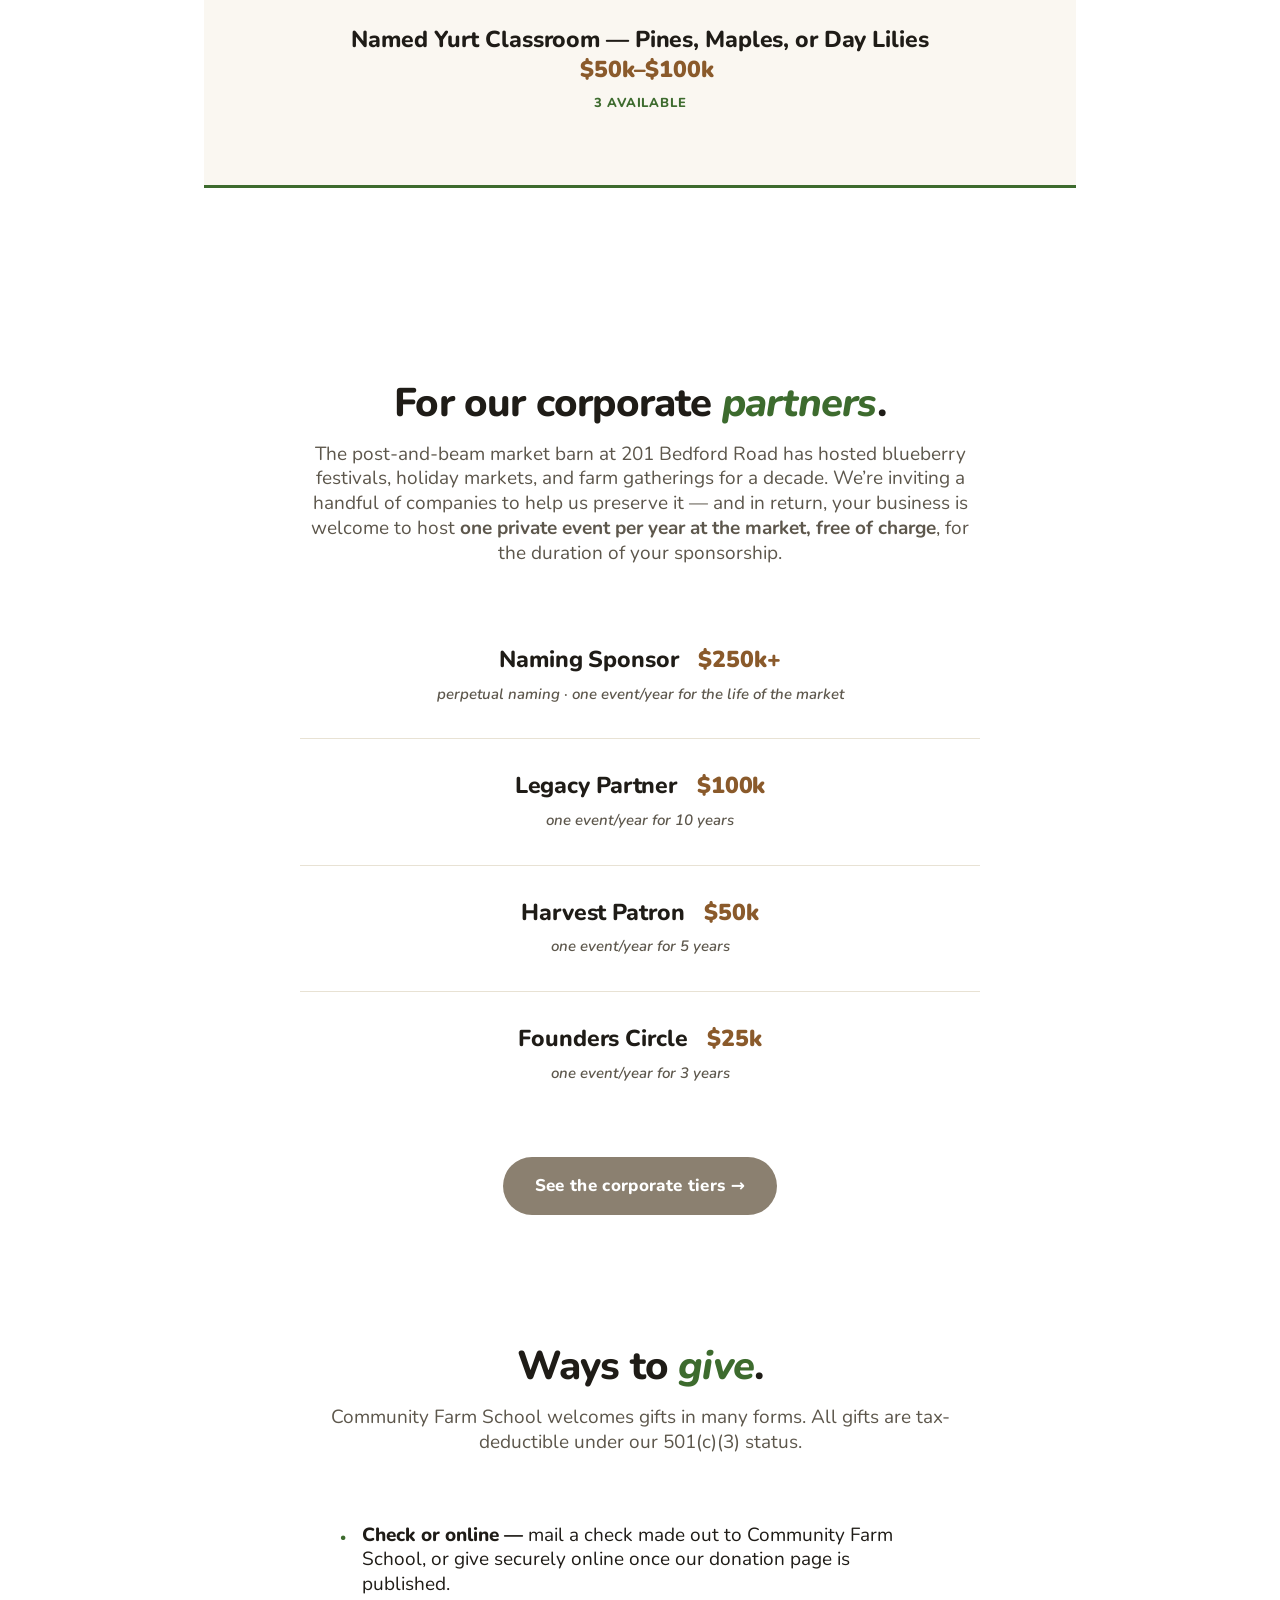
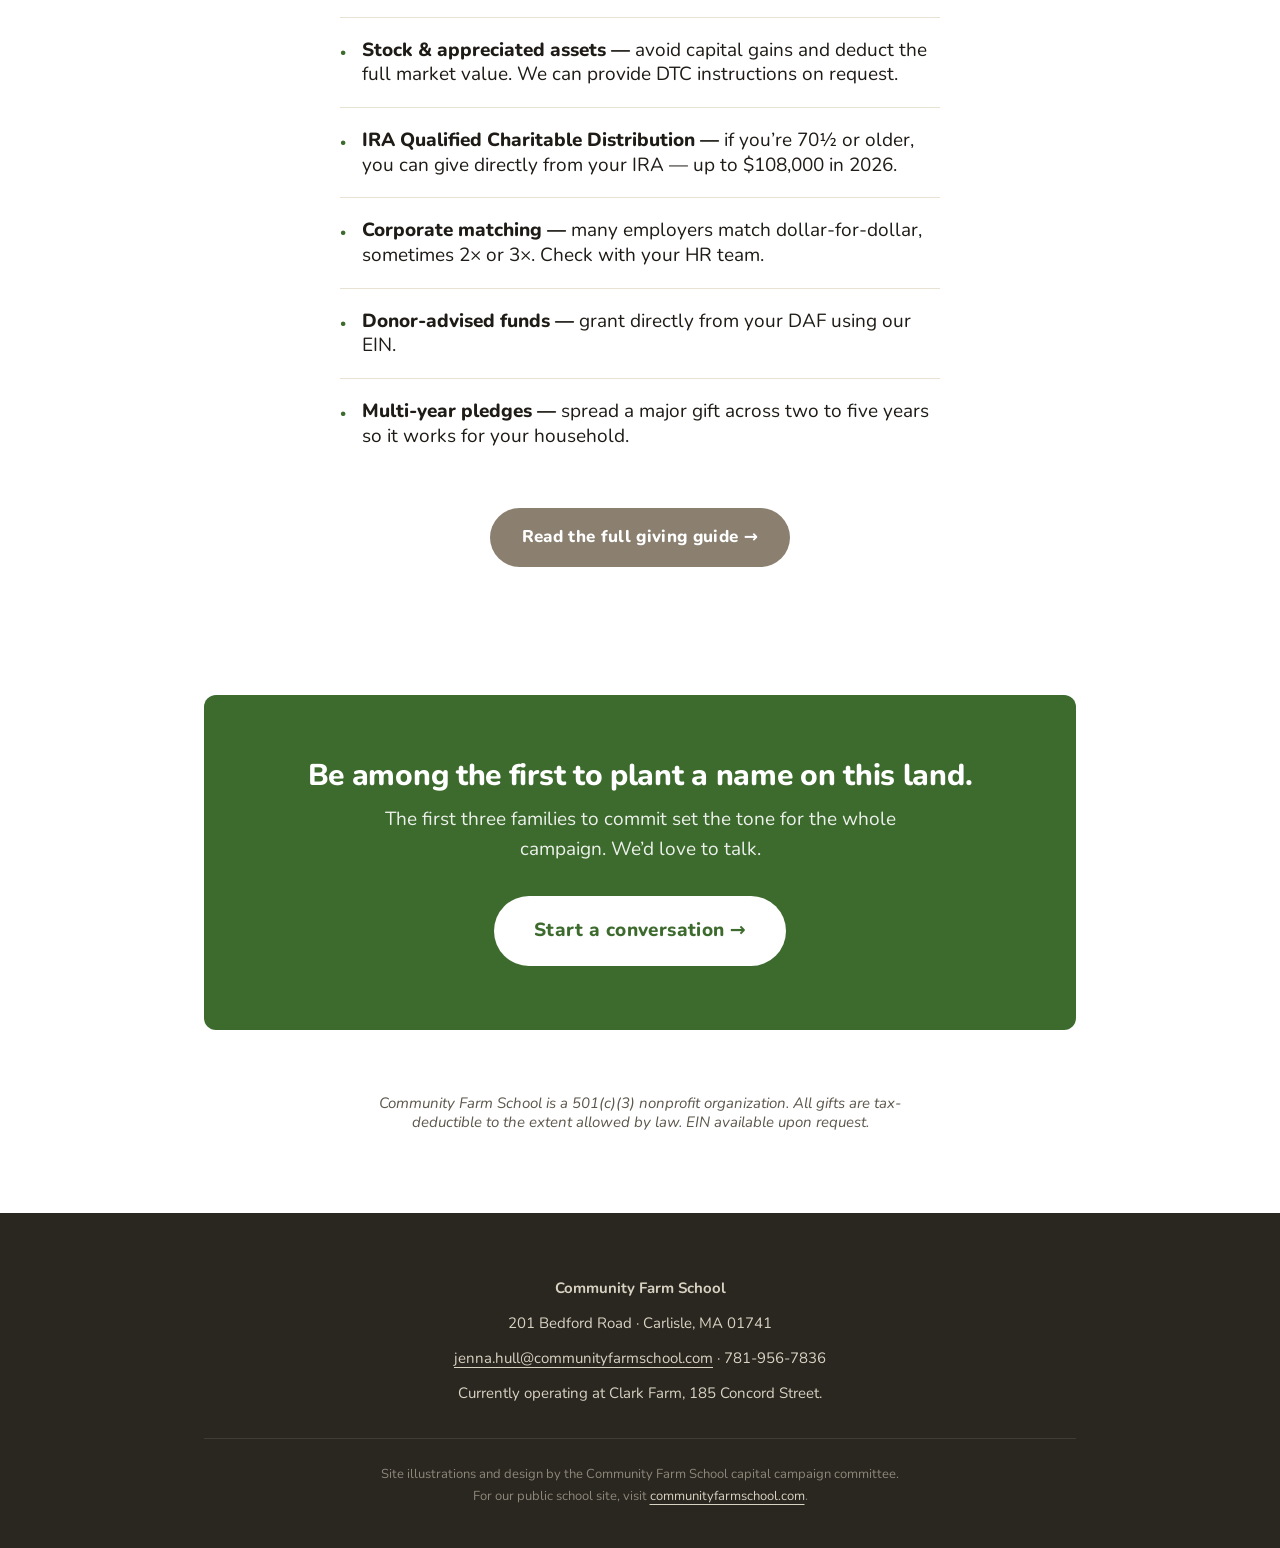
==== commit 72b8b18c: "Redesign Giving Tree: 6 leaf-labeled tiers + Visionary, remove match references - New tree poster (g" ====
--- a/index.html
+++ b/index.html
@@ -64,28 +64,6 @@
       </div>
     </section>
 
-    <!-- ===================== Match Challenge Banner ===================== -->
-    <aside class="match-banner" aria-label="Matching gift challenge">
-      <div class="container">
-        <div class="match-banner__inner">
-          <div class="match-banner__badge" aria-hidden="true">
-            <span class="match-banner__badge-num">2&times;</span>
-            <span class="match-banner__badge-label">Match</span>
-          </div>
-          <div class="match-banner__copy">
-            <p class="match-banner__eyebrow">$250,000 Matching Challenge</p>
-            <h2 class="match-banner__headline">Every dollar you give is doubled &mdash; up to $250,000.</h2>
-            <p class="match-banner__body">
-              An anonymous founding donor has pledged to <strong>match every gift dollar-for-dollar</strong>, up to a total of $250,000. A $1,000 gift becomes $2,000. A $25,000 sponsorship becomes $50,000. Help us unlock the full match.
-            </p>
-            <a class="btn btn--primary" href="give.html">Double my gift &rarr;</a>
-          </div>
-        </div>
-      </div>
-    </aside>
-
-    <hr class="container" style="border-color: var(--color-rule);" />
-
     <section class="section section--tight">
       <div class="container">
         <div class="intro-block">
@@ -151,10 +129,10 @@
       <div class="container">
         <h2 class="section-title">Find your place on the <em>tree</em>.</h2>
         <p class="section-lead">
-          Every gift &mdash; from $250 to $250,000 &mdash; takes its place on our giving tree. Roots, trunk, branches, canopy, crown: see where you'd like to stand and what your gift will grow into.
+          Every gift &mdash; from Sprouts at $1,000 to Founders Circle at $50,000+ &mdash; takes its place on our giving tree. Six leaf-labeled levels, plus Visionary giving for founding gifts of $100,000 and above.
         </p>
         <div class="tree-teaser__art">
-          <img src="images/giving-tree.png" alt="A flourishing folk-art tree with roots in rich soil, a sturdy trunk, leafy branches, fruit, and a golden flowering crown" />
+          <img src="images/giving-tree-v3.png" alt="The Community Farm School Giving Tree: a hand-illustrated tree with six leaf-shaped labels reading Founders Circle $50,000+, Welcome Bridge $25,000, Root and Branch $10,000, Harvest Circle $5,000, Seeds of Change $2,500, and Sprouts $1,000." />
         </div>
         <p class="center" style="margin-top: var(--space-10);">
           <a class="btn btn--primary btn--lg" href="tree.html">See the full giving tree &rarr;</a>
--- a/css/style.css
+++ b/css/style.css
@@ -1289,3 +1289,133 @@
 @media (max-width: 720px) {
   .give-list--two-col { grid-template-columns: 1fr; }
 }
+
+/* ===================== Poster + PDF section ===================== */
+.poster-section {
+  background: linear-gradient(180deg, #faf6ec 0%, #f3ead3 100%);
+  padding-top: var(--space-16);
+  padding-bottom: var(--space-16);
+}
+.poster-wrap {
+  display: grid;
+  grid-template-columns: minmax(0, 1.05fr) minmax(0, 0.95fr);
+  gap: var(--space-12);
+  align-items: center;
+}
+.poster-img {
+  width: 100%;
+  height: auto;
+  display: block;
+  border-radius: var(--radius-lg);
+  box-shadow: 0 18px 48px rgba(60, 40, 10, 0.18);
+  border: 1px solid #e0d4b0;
+  background: #fff;
+}
+.poster-cta {
+  padding: var(--space-4);
+}
+.poster-cta__eyebrow {
+  font-size: var(--text-xs);
+  font-weight: 800;
+  letter-spacing: 0.25em;
+  text-transform: uppercase;
+  color: #8a5a2b;
+  margin-bottom: var(--space-3);
+}
+.poster-cta__title {
+  font-size: clamp(2rem, 3.5vw, 3rem);
+  font-weight: 900;
+  line-height: 1.05;
+  letter-spacing: -0.02em;
+  color: var(--color-text);
+  margin: 0 0 var(--space-4);
+}
+.poster-cta__title em {
+  font-style: italic;
+  color: var(--color-primary);
+}
+.poster-cta__body {
+  font-size: var(--text-lg);
+  line-height: 1.55;
+  color: var(--color-text-soft, #4a4338);
+  margin-bottom: var(--space-6);
+}
+.poster-cta__buttons {
+  display: flex;
+  flex-wrap: wrap;
+  gap: var(--space-3);
+  margin-bottom: var(--space-4);
+}
+.poster-cta__note {
+  font-size: var(--text-xs);
+  color: var(--color-text-soft, #6b6557);
+  letter-spacing: 0.05em;
+}
+@media (max-width: 960px) {
+  .poster-wrap {
+    grid-template-columns: 1fr;
+    gap: var(--space-8);
+  }
+  .poster-cta { padding: 0; text-align: center; }
+  .poster-cta__buttons { justify-content: center; }
+}
+
+/* Detailed tier reference: full-width list (no sticky illustration) */
+.tree-layout--list {
+  grid-template-columns: 1fr;
+}
+.tree-tiers--full {
+  max-width: 880px;
+  margin: 0 auto;
+}
+.section-subtitle {
+  text-align: center;
+  font-size: var(--text-lg);
+  color: var(--color-text-soft, #5d574c);
+  max-width: 640px;
+  margin: 0 auto var(--space-8);
+  line-height: 1.5;
+}
+
+/* ===================== New tier-card variants (6 leaves + Visionary) ===================== */
+/* Color-keyed to match the giving-tree-v3 poster */
+
+.tier-card--visionary {
+  border-left-color: #c89c4f;
+  background: linear-gradient(180deg, #fff 0%, #faf3e0 100%);
+}
+.tier-card--visionary .tier-card__amt { color: #8a5a2b; }
+.tier-card--visionary .tier-card__marker { color: #8a5a2b; }
+
+/* Founders Circle - deep forest green crown leaf */
+.tier-card--crown { border-left-color: #1f3a23; }
+.tier-card--crown .tier-card__amt { color: #1f3a23; }
+.tier-card--crown .tier-card__marker { color: #1f3a23; }
+
+/* Welcome Bridge - sage green */
+.tier-card--upper-left { border-left-color: #8fa67f; }
+.tier-card--upper-left .tier-card__amt { color: #5d7a4d; }
+.tier-card--upper-left .tier-card__marker { color: #5d7a4d; }
+
+/* Root & Branch - olive */
+.tier-card--upper-right { border-left-color: #8a8a4a; }
+.tier-card--upper-right .tier-card__amt { color: #6b6b2f; }
+.tier-card--upper-right .tier-card__marker { color: #6b6b2f; }
+
+/* Harvest Circle - moss */
+.tier-card--middle-left { border-left-color: #8a9243; }
+.tier-card--middle-left .tier-card__amt { color: #6a722a; }
+.tier-card--middle-left .tier-card__marker { color: #6a722a; }
+
+/* Seeds of Change - pale sage */
+.tier-card--middle-right { border-left-color: #a3b39c; }
+.tier-card--middle-right .tier-card__amt { color: #6e7c66; }
+.tier-card--middle-right .tier-card__marker { color: #6e7c66; }
+
+/* Sprouts - cream base leaf */
+.tier-card--base {
+  border-left-color: #c89c4f;
+  background: linear-gradient(180deg, #fffaf0 0%, #f5e8c8 100%);
+}
+.tier-card--base .tier-card__amt { color: #8a5a2b; }
+.tier-card--base .tier-card__marker { color: #8a5a2b; }
